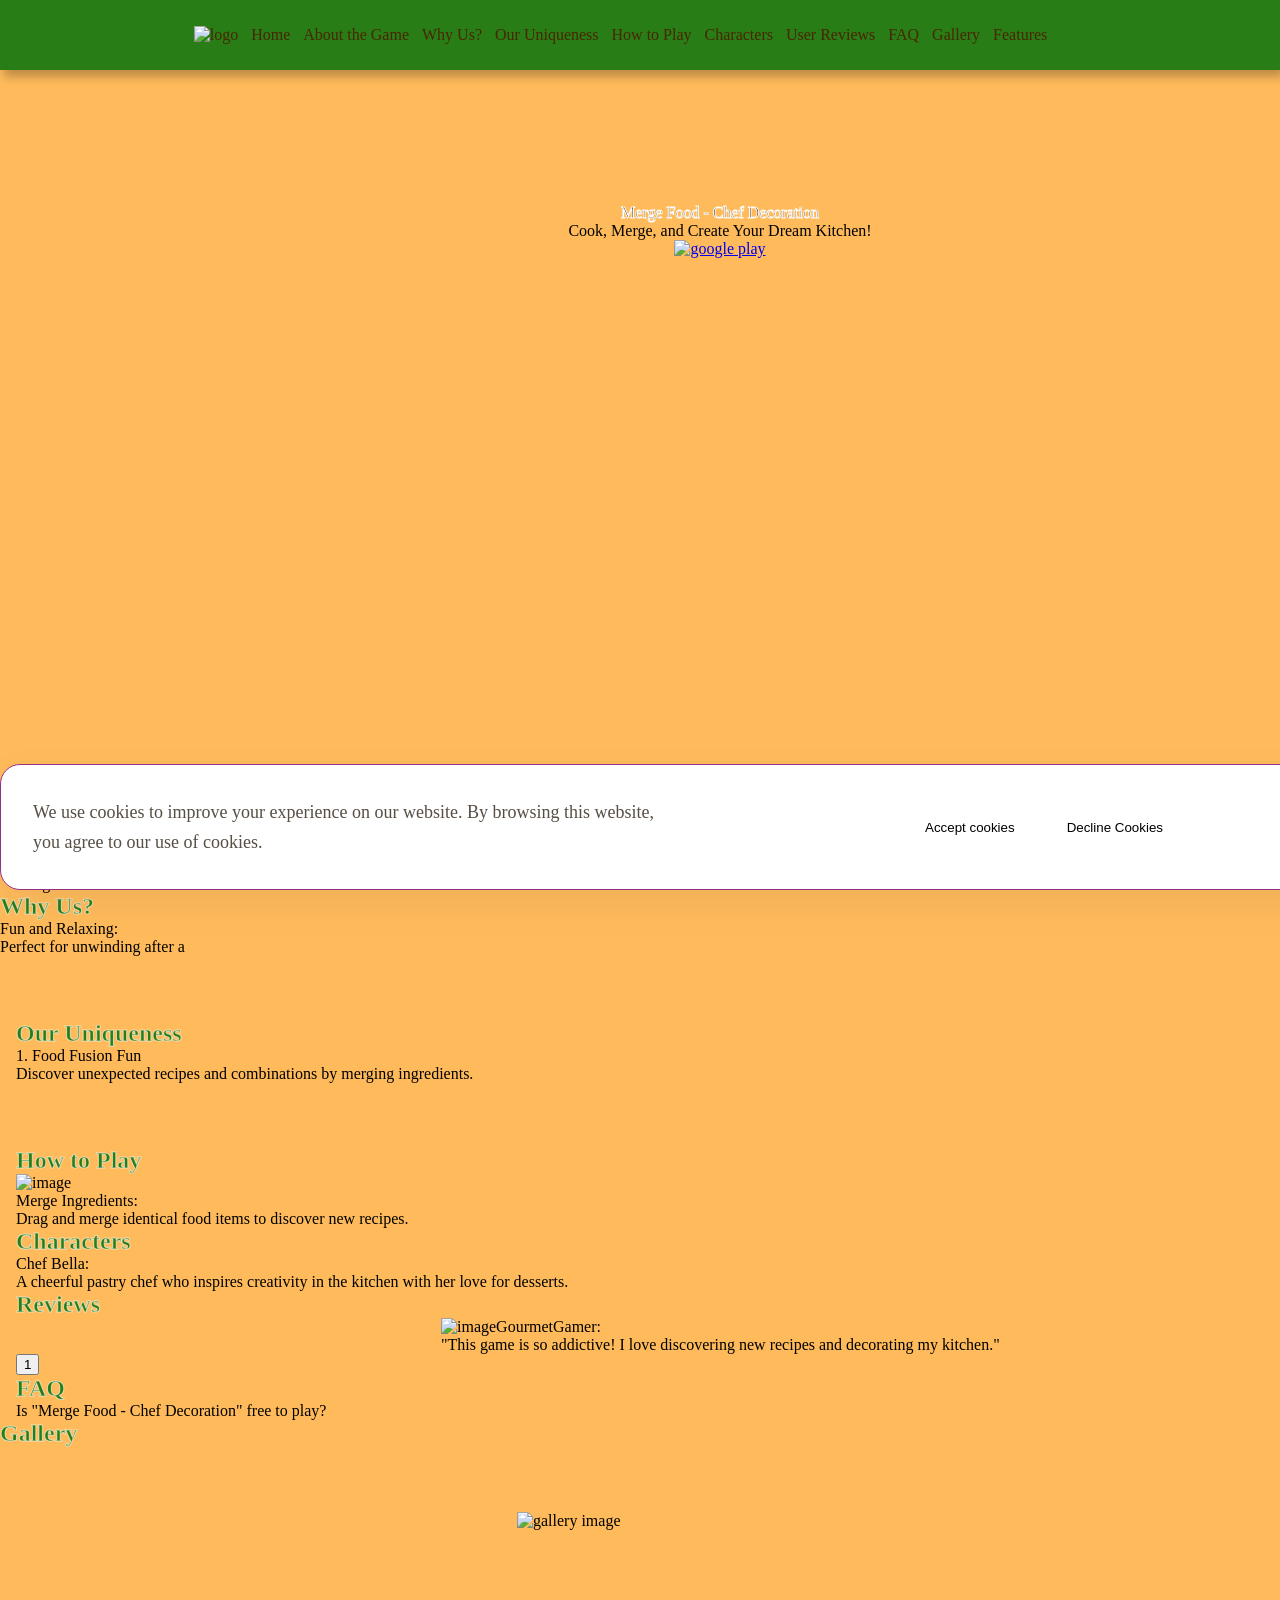
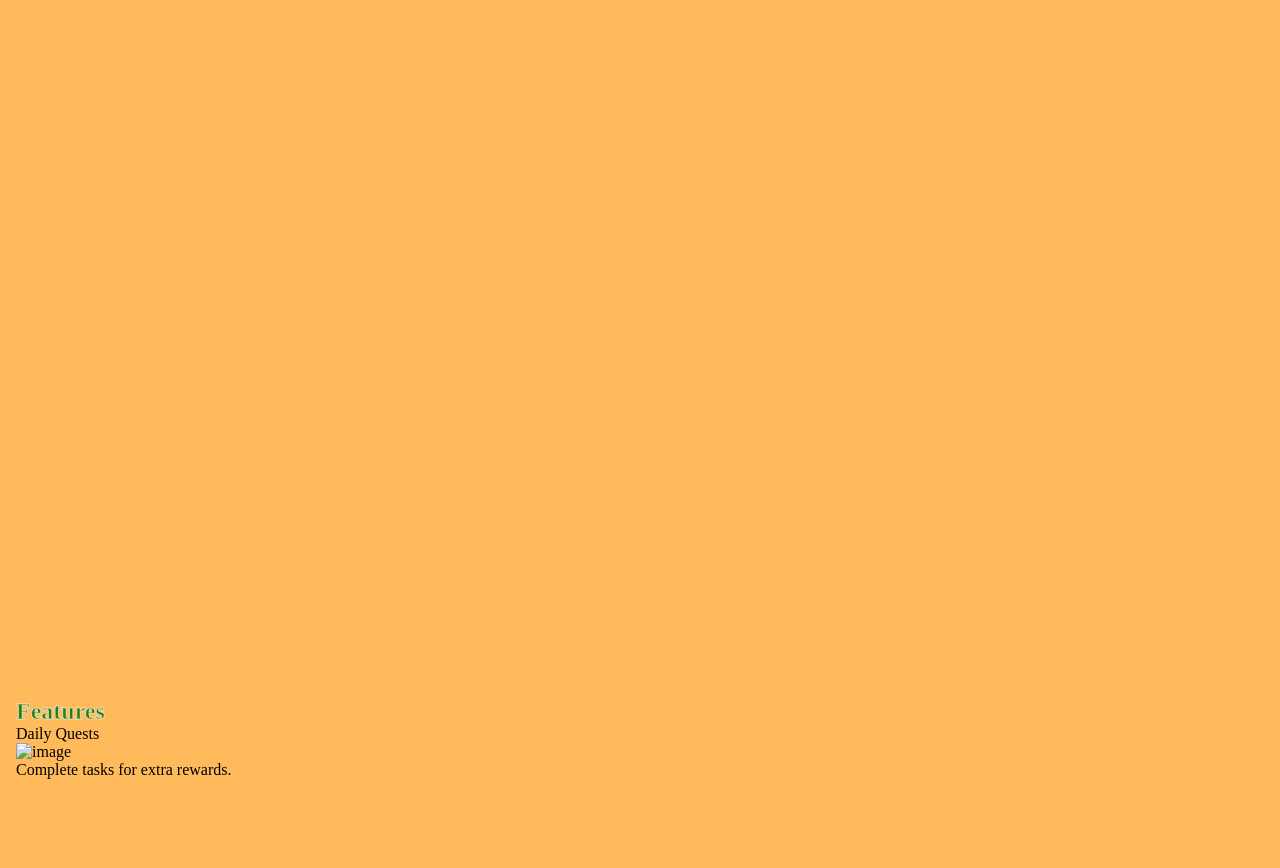
==== index.html @ 2dd2eb49 "1" ====
<!DOCTYPE html>
<html lang="en">
  <head>
    <meta charset="UTF-8" />
    <meta name="viewport" content="width=device-width, initial-scale=1.0" />
    <meta name="description" content="" />
    <title></title>
    <link rel="icon" href="img" />

    <link rel="stylesheet" type="text/css" href="slick/slick.css" />
    <link rel="stylesheet" href="css/main.css" />
  </head>

  <body>
    <div id="cookie-popup" class="class-cookie-popup">
      <div class="class-cookie-popup-container">
        <p class="class-cookie-popup-text-two">
          We use cookies to improve your experience on our website. By browsing
          this website, you agree to our use of cookies.
        </p>
        <div class="class-cookie-button-container">
          <button id="accept-cookies" class="class-cookie-button">
            Accept cookies
          </button>
          <button id="decline-cookies" class="class-cookie-button">
            Decline Cookies
          </button>
        </div>
      </div>
    </div>
    <header class="class-header">
      <div class="class-header-background"></div>
      <nav class="class-navigation">
        <ul class="class-navigation-list">
          <li class="class-navigation-item">
            <a href="/" class="class-navigation-link">
              <img
                class="class-title-img class-navigation-img"
                alt="logo"
                src="img"
                style=""
              />
            </a>
          </li>
          <li class="class-navigation-item">
            <a href="/" class="class-navigation-link">Home</a>
          </li>
          <li class="class-navigation-item">
            <a href="/#about" class="class-navigation-link">About the Game</a>
          </li>
          <li class="class-navigation-item">
            <a href="/#why" class="class-navigation-link">Why Us?</a>
          </li>
          <li class="class-navigation-item">
            <a href="/#uniqueness" class="class-navigation-link"
              >Our Uniqueness</a
            >
          </li>

          <li class="class-navigation-item">
            <a href="/#how" class="class-navigation-link">How to Play</a>
          </li>
          <li class="class-navigation-item">
            <a href="/#characters" class="class-navigation-link">Characters</a>
          </li>
          <li class="class-navigation-item">
            <a href="/#reviews" class="class-navigation-link">User Reviews</a>
          </li>
          <li class="class-navigation-item">
            <a href="/#faq" class="class-navigation-link">FAQ</a>
          </li>
          <li class="class-navigation-item">
            <a href="/#gallery" class="class-navigation-link">Gallery</a>
          </li>
          <li class="class-navigation-item">
            <a href="/#features" class="class-navigation-link">Features</a>
          </li>
          <li class="class-navigation-item">
            <a
              href="/policy.html"
              class="class-navigation-link class-navigation-item-desk"
            >
              Privacy Policy
            </a>
          </li>
          <li class="class-navigation-item">
            <a
              href="/terms.html"
              class="class-navigation-link class-navigation-item-desk"
            >
              Terms and Conditions
            </a>
          </li>
          <li class="class-navigation-item">
            <a
              href="/cookies.html"
              class="class-navigation-link class-navigation-item-desk"
            >
              Cookies Policy
            </a>
          </li>
        </ul>

        <div class="class-header-button-wrapper">
          <a href="/" class="class-policy-terms-header-icon-menu">
            <img
              href="/"
              class="class-title-img"
              alt="logo"
              src="img"
              style=""
            />
          </a>

          <button
            type="button"
            class="class-header-icon-button"
            data-menu-button
          >
            <img
              class="class-header-icon class-header-icon-menu"
              src="img/header/menu.png"
              style=""
              alt="menu "
            />
            <img
              class="class-header-icon class-header-icon-close"
              src="img/header/menu (1).png"
              alt="close"
            />
          </button>
        </div>
      </nav>
    </header>

    <main>
      <section class="class-home" id="home">
        <div class="class-home-container">
          <div class="class-home-container-top">
            <h1>
              <img class="class-home-title-img" src="/img/home" alt="" />
            </h1>
            <p class="class-home-title">Merge Food - Chef Decoration</p>
            <p class="class-home-text">
              Cook, Merge, and Create Your Dream Kitchen!
            </p>
            <a class="class-home-link" href="#" target="_blank">
              <img class="class-home-img" src="./img/home" alt="google play" />
            </a>
          </div>
        </div>
      </section>
      <section class="class-about" id="about">
        <div class="class-about-container">
          <h2 class="class-about-title">About the Game</h2>
          <p class="class-about-text">
            <span class="class-about-text-bold"
              >Merge Food - Chef Decoration</span
            >
            combines the
          </p>
        </div>
      </section>
      <article class="class-why" id="why">
        <span style="display: none"
          >Generated: 2025-04-12, Hash: class-qk-class-39fd7x</span
        >

        <div class="class-why-container">
          <h2 class="class-about-title">Why Us?</h2>
          <dl class="class-why-list">
            <div class="class-why-item">
              <figure class="class-why-img">
                <img class="class-why-img" src="img/why" alt="" />
              </figure>
              <div>
                <dt class="class-why-text-bold">Fun and Relaxing:</dt>
                <dd class="class-why-text">Perfect for unwinding after a</dd>
              </div>
            </div>
          </dl>
        </div>
      </article>
      <section class="class-uniqueness" id="uniqueness">
        <div class="class-uniqueness-container">
          <h2 class="class-about-title">Our Uniqueness</h2>
          <div class="class-uniqueness-list">
            <div class="class-uniqueness-item">
              <img class="class-uniqueness-img" src="" alt="" />
              <p class="class-uniqueness-text-bold">1. Food Fusion Fun</p>
              <p class="class-uniqueness-text">
                Discover unexpected recipes and combinations by merging
                ingredients.
              </p>
            </div>
          </div>
        </div>
      </section>

      <section class="class-how" id="how">
        <div class="class-how-container">
          <h2 class="class-about-title">How to Play</h2>

          <ul class="class-how-list">
            <li class="class-how-item">
              <img
                class="class-how-img"
                src="/img/how/image (1).png"
                alt="image"
              />
              <p class="class-how-text-bold">Merge Ingredients:</p>
              <p class="class-how-text">
                Drag and merge identical food items to discover new recipes.
              </p>
            </li>
          </ul>
        </div>
      </section>
      <section class="class-characters" id="characters">
        <div class="class-characters-container">
          <h2 class="class-about-title">Characters</h2>
          <ul class="class-characters-list">
            <li class="class-characters-item">
              <img class="class-characters-img" src="" alt="" />
              <p class="class-characters-text-bold">Chef Bella:</p>
              <p class="class-characters-text">
                A cheerful pastry chef who inspires creativity in the kitchen
                with her love for desserts.
              </p>
            </li>
          </ul>
        </div>
      </section>
      <section class="class-reviews" id="reviews">
        <div class="class-reviews-container">
          <h2 class="class-about-title">Reviews</h2>
          <ul class="class-reviews-list">
            <li class="class-reviews-item">
              <div class="class-reviews-item-top">
                <img
                  class="class-reviews-img"
                  src="/img/reviews/image 12.png"
                  alt="image"
                />
                <p class="class-reviews-text-bold">GourmetGamer:</p>
              </div>
              <p class="class-reviews-text">
                "This game is so addictive! I love discovering new recipes and
                decorating my kitchen."
              </p>
            </li>
          </ul>
        </div>
      </section>
      <section class="class-faq" id="faq">
        <div class="class-faq-container">
          <h2 class="class-about-title">FAQ</h2>
          <ul class="class-faq-list">
            <li class="class-faq-item">
              <div class="class-faq-question" onclick="toggleAnswer(this)">
                <span>Is "Merge Food - Chef Decoration" free to play?</span>
                <button class="class-toggle-button">
                  <img src="/img/faq/icon.png" alt="Toggle" />
                </button>
              </div>
              <div class="class-faq-answer">
                Yes, the game is free to play with optional in-app purchases for
                special items.
              </div>
            </li>
          </ul>
        </div>
      </section>

      <section class="class-gallery" id="gallery">
        <div class="class-gallery-container">
          <h2 class="class-about-title">Gallery</h2>

          <ul class="class-gallery-list">
            <li class="class-gallery-item">
              <img
                class="class-gallery-image"
                src="./img/gallery/3.png"
                alt="gallery image"
              />
            </li>
          </ul>
          <div class="class-gallery-button-container">
            <button class="class-gallery-button class-gallery-list-left">
              <img
                class="class-gallery-button-icon"
                src="img"
                alt="left button"
              />
            </button>
            <button class="class-gallery-button class-gallery-list-right">
              <img
                class="class-gallery-button-icon"
                src="img"
                alt="right button"
              />
            </button>
          </div>
        </div>
      </section>
      <section class="class-features" id="features">
        <div class="class-features-container">
          <h2 class="class-about-title">Features</h2>

          <ul class="class-features-list">
            <li class="class-features-item">
              <p class="class-features-text-bold">Daily Quests</p>
              <img
                class="class-features-img"
                src="/img/features/image (2).png"
                alt="image"
              />
              <p class="class-features-text">
                Complete tasks for extra rewards.
              </p>
            </li>
          </ul>
        </div>
      </section>
    </main>

    <script src="js/mobile-menu.js"></script>
    <script src="js/jquery-loc-class-0.js"></script>
    <script type="text/javascript" src="slick/slick.min.js"></script>
    <script src="js/slick.js"></script>
  </body>
</html>
---- css/main.css ----
@import url("https://fonts.googleapis.com/css2?family=Comme:wght@100..900&family=Lora:ital,wght@0,400..700;1,400..700&family=Viga&display=swap");

*,
*::before,
*::after {
  box-sizing: border-box;
}
html {
  scroll-behavior: smooth;
}

body {
  margin: 0;
  background: #ffbb5b;
  color: #000000;
}

h1,
h2,
h3,
h4,
h5,
h6,
p {
  margin: 0;
}

ul,
ol {
  margin: 0;
  padding: 0;
  list-style: none;
}
dl,
dt,
dd {
  margin: 0;
  padding: 0;
}
img {
  display: block;
  height: auto;
}
figure {
  margin: 0;
  padding: 0;
  border: 0;
}
.list {
  list-style: none;
}

button,
a {
  cursor: pointer;
}

.button:hover {
  scale: 120%;
}

.class-header.is-open .class-header-background {
  left: 0;
}
.class-header-button-wrapper {
  margin-left: auto;
}
.class-header-icon {
  display: none;
}

.class-header-icon-button {
  display: -webkit-box;
  display: -ms-flexbox;
  display: flex;
  background-color: transparent;
  border: none;
  border-radius: 50%;
}
.class-navigation-list.is-open {
  right: 0;
}
.class-header-icon-menu {
  display: block;
}

.class-header-icon-button.is-open .class-header-icon-menu {
  display: none;
}

.class-header-icon-button.is-open .class-header-icon-close {
  display: block;
}

.class-header {
  position: fixed;
  width: 100%;
  z-index: 5;
  transition: background-color 0.3s ease;
  background: transparent;
  display: flex;
  height: 64px;
  background: #297d17;
  box-shadow: 4px 7px 9px 0px #00000040;
}

.class-header-background {
  position: absolute;
  top: 0;
  right: 0;
  bottom: 0;
  left: 100%;
  z-index: -1;
  transition: left 0.3s ease;
  background: #297d17;
  box-shadow: 4px 7px 9px 0px #00000040;
}
.class-header.is-open .class-header-background {
  left: 0;
}
.class-header-button-wrapper {
  margin-right: auto;
  display: flex;
  align-items: center;
  justify-content: space-between;
}

.class-header-icon-menu {
  display: block;
}

.class-header-icon-button.is-open .class-header-icon-menu {
  display: none;
}

.class-header-icon-button.is-open .class-header-icon-close {
  display: block;
}

.class-navigation {
  display: -ms-flexbox;
  -webkit-box-orient: vertical;
  -webkit-box-direction: normal;
  -ms-flex-direction: column;
  flex-direction: column;
  -webkit-box-align: center;
  -ms-flex-align: center;
  align-items: center;
  -webkit-box-flex: 1;
  -ms-flex: 1;
  flex: 1;
  padding: 10px 12px;
  position: relative;
}

.class-navigation-list {
  display: flex;
  flex-direction: column;
  align-items: center;
  position: absolute;
  top: 100%;
  right: -100%;
  width: 100%;
  height: 557px;
  transition: 0.3s;
  z-index: 999;
  padding: 0px 32px;
  border-radius: 0px 0px 20px 20px;
  gap: 28px;
  background: #ffc16b;
}

.class-navigation-list.is-open {
  right: 0;
}

.class-navigation-link {
  transition: all 0.3s ease-in-out;
  text-decoration: none;
  color: #482600;
}

.class-navigation-link:hover,
.class-navigatioт-link:focus {
  color: #297d17;
}

.class-header.is-open {
  background-color: transparent;
}

.class-navigation-img {
  display: none;
}

@media screen and (min-width: 1200px) {
  .class-navigation-img {
    display: block;
  }
  .class-policy-terms-header-icon-menu {
    display: none;
  }
  .class-header-button-wrapper {
    display: none;
  }
  .class-header {
    width: 100%;
    height: 70px;
    padding: 0;
    display: flex;
    align-items: center;
    justify-content: center;
    z-index: 1000;
  }

  .class-header-icon-button {
    display: none;
  }
  .class-navigation {
    display: flex;
    flex-direction: row;
    flex: 1;
    padding: 0;
    width: 1440px;
    padding: 0 0px;
    margin: auto;
  }

  .class-navigation-list {
    background-color: transparent;
    flex-direction: row;
    display: flex;
    position: static;
    width: 1440px;
    margin: auto;
    padding-block: 0;
    flex: 1;
    gap: 13px;
    height: 0px;
    display: flex;
    justify-content: center;
    align-items: center;
    justify-content: center;
    padding: 0;
  }

  .class-navigation-link {
  }

  .class-navigation-link:hover,
  .class-navigation-link:focus {
  }

  .class-navigation-item-desk {
    display: none;
  }
}

.class-home {
  width: 375px;
  height: 742px;
  background-repeat: no-repeat;
  background-size: cover;
  background-position: center;
  background-image: url("/img/home");
  margin: auto;
}
.class-home-container {
  width: 375px;
  padding: 182px 16px 0px;
  margin: auto;
}

.class-home-container-top {
  display: flex;
  flex-direction: column;
  align-items: start;
}
.class-home-title-img {
}
.class-home-title {
  -webkit-text-stroke: 1px #ffffff;
  color: #482600;
}

.class-home-text {
}
.class-home-link {
  transition: all 0.3s ease-in-out;
}

.class-home-link:hover {
  transform: scale(1.1);
}

@media screen and (min-width: 1200px) {
  .class-home {
    width: 1440px;
    height: 784px;
    background-image: url("/img/home");
  }
  .class-home-container {
    width: 1440px;
    padding: 204px 0px 0px;
  }
  .class-home-container-top {
    display: flex;
    flex-direction: column;
    align-items: center;
    justify-content: center;
  }
  .class-home-title-img {
  }
  .class-home-title {
  }

  .class-home-text {
  }
}
.class-about {
  margin: auto;
  width: 375px;
  height: px;
  background-repeat: no-repeat;
  background-size: cover;
  background-position: center;
  background-image: url("/img");
}
.class-about-container {
  width: 375px;
  padding: 64px 16px 0px;
  margin: auto;
}
.class-about-title {
  -webkit-text-stroke: 1px#FFFFFF99;
  color: #297d17;
}
.class-about-text {
}

.class-about-text-bold {
}

@media screen and (min-width: 1200px) {
  .class-about {
    width: 1440px;
    height: px;
    background-image: url("/img");
  }
  .class-about-container {
    width: 1440px;
    padding: ;
  }
}
.class-why {
  margin: auto;
  width: 375px;
  height: px;
  background-repeat: no-repeat;
  background-size: cover;
  background-position: center;
  background-image: url("/img");
}

.class-why-container {
  width: 375px;
  margin: auto;
  padding: 0;
}
.class-why-list {
  padding-top: px;
  display: flex;
  flex-direction: column;
  gap: px;
}
.class-why-item {
  display: flex;
  gap: px;
  align-items: center;
}
.class-why-img {
}
.class-why-text-bold {
}
.class-why-text {
}

@media screen and (min-width: 1200px) {
  .class-why {
    width: 1440px;
    height: px;
    background-image: url("/img");
  }
  .class-why-container {
    width: 1440px;
    padding: ;
  }
}

.class-uniqueness {
  margin: auto;
  width: 375px;
  height: px;
  background-repeat: no-repeat;
  background-size: cover;
  background-position: center;
  background-image: url("/img");
}
.class-uniqueness-container {
  margin: auto;
  width: 375px;
  padding: 64px 16px 0;
}
.class-uniqueness-list {
  padding-top: px;
  display: flex;
  flex-direction: column;
  gap: px;
}
.class-uniqueness-item {
}
.class-uniqueness-img {
}
.class-uniqueness-text-bold {
}
.class-uniqueness-text {
}

@media screen and (min-width: 1200px) {
  .class-uniqueness {
    width: 1440px;
    height: px;
    background-image: url("/img");
  }
  .class-uniqueness-container {
    margin: auto;
    width: 1440px;
    padding: ;
  }
}
.class-how {
  margin: auto;
  width: 375px;
  height: px;
  background-repeat: no-repeat;
  background-size: cover;
  background-position: center;
  background-image: url("/img");
}
.class-how-container {
  margin: auto;
  width: 375px;
  padding: 64px 16px 0;
}
.class-how-list {
  padding-top: px;
  display: flex;
  flex-direction: column;
  gap: px;
}

.class-how-item {
}

.class-how-img {
  margin: auto;
}

.class-how-text-bold {
}

.class-how-text {
}

@media screen and (min-width: 1200px) {
  .class-how {
    width: 1440px;
    height: px;
    background-image: url("/img");
  }
  .class-how-container {
    margin: auto;
    width: 1440px;
    padding: ;
  }
}

.class-characters {
  margin: auto;
  width: 375px;
  height: px;
  background-repeat: no-repeat;
  background-size: cover;
  background-position: center;
  background-image: url("/img");
}
.class-characters-container {
  padding: 0px 16px;
  margin: auto;
  width: 375px;
}
.class-characters-list {
  display: flex;
  flex-direction: column;
  padding-top: px;
  gap: px;
}
.class-characters-item {
}
.class-characters-img {
}
.class-characters-text-bold {
}

.class-characters-text {
}

@media screen and (min-width: 1200px) {
  .class-characters {
    width: 1440px;
    height: px;
    background-image: url("/img");
  }
  .class-characters-container {
    padding: px;
    margin: auto;
    width: 1440px;
  }
}

.class-reviews {
  margin: auto;
  width: 375px;
  height: px;
  background-repeat: no-repeat;
  background-size: cover;
  background-position: top;
  background-image: url("/img");
}
.class-reviews-container {
  margin: auto;
  padding: 0px 16px 0;
  width: 375px;
}
.class-reviews-list {
  padding: 0;
}

.class-reviews-item {
  margin: 0 5px;
}

.class-reviews-item-top {
  display: flex;
  gap: px;
  align-items: center;
}
.class-reviews-img {
}
.class-reviews-text-bold {
}

.class-reviews-text {
}

@media screen and (min-width: 1200px) {
  .class-reviews {
    width: 1440px;
    height: px;
    background-image: url("/img");
  }
  .class-reviews-container {
    margin: auto;
    padding: ;
    width: 1440px;
  }
}

.class-faq {
  margin: auto;
  width: 375px;
  height: px;
  background-repeat: no-repeat;
  background-size: cover;
  background-position: bottom;
  background-image: url("/img");
}
.class-faq-container {
  padding: 0px 16px 0px;
  width: 375px;
  margin: auto;
}
.class-faq-list {
  padding-top: px;
  display: flex;
  flex-direction: column;
  gap: px;
}

.class-faq-item {
}

.class-faq-question {
  display: flex;
  justify-content: space-between;
  align-items: center;
}

.class-faq-answer {
}
.class-toggle-button {
  background: none;
  border: none;
  cursor: pointer;
}

.class-toggle-button img {
  transition: transform 0.3s ease;
}
.class-faq-answer {
  max-height: 0;
  overflow: hidden;
  transition: max-height 0.4s ease, opacity 0.4s ease;
  opacity: 0;
}

.class-faq-answer.open {
  max-height: 200px;
  opacity: 1;
  padding-top: 16px;
}

.class-toggle-button img.rotated {
  transform: rotate(180deg);
}
@media screen and (min-width: 1200px) {
  .class-faq {
    width: 1440px;
    height: px;
    background-image: url("/img");
  }
  .class-faq-container {
    padding: ;
    width: 1440px;
    margin: auto;
  }
}
.class-gallery {
  margin: auto;
  width: 375px;
  height: px;
  background-repeat: no-repeat;
  background-size: cover;
  background-position: center;
  background-image: url("/img");
}
.class-gallery-container {
  width: 375px;
  margin: auto;
  padding: px;
}
.class-gallery-list {
  width: auto;
  padding-top: 65px;
  margin: auto;
}

.class-gallery-item {
  width: 343px;
  height: 610px;
  overflow: hidden;
  position: relative;
  margin: 0 10px;
}

.class-gallery-image {
  width: 100%;
  height: 100%;
  object-fit: cover;
  object-position: center;
}
.class-gallery-button-container {
  display: none;
}
@media screen and (min-width: 1200px) {
  .class-gallery-button-container {
    display: flex;
    align-items: center;
    justify-content: center;
    gap: 32px;
  }

  .class-gallery-button {
    background-color: transparent;
    border: none;
    padding: 0;
    -webkit-transition: scale 0.3s ease;
    transition: scale 0.3s ease;
  }
  .class-gallery-button-icon {
  }
  .class-gallery-button:hover {
    scale: 120%;
  }

  .class-gallery {
    width: 1440px;
    height: px;
    background-image: url("/img");
  }
  .class-gallery-container {
    width: 1440px;
    margin: auto;
    padding: px;
  }
  .class-gallery-item {
    width: 406px;
    height: 721.78px;
    margin: 0 10px;
  }

  .class-gallery-list {
  }
}

.class-features {
  margin: auto;
  width: 375px;
  height: px;
  background-image: url("/img");
}
.class-features-container {
  width: 375px;
  margin: auto;
  padding: 64px 16px 89px;
}
.class-features-list {
  padding-top: px;
  display: flex;
  flex-direction: column;
  gap: px;
}

.class-features-item {
}

.class-features-img {
}

.class-features-text-bold {
}

.class-features-text {
}

@media screen and (min-width: 1200px) {
  .class-features {
    width: 1440px;
    height: px;
    background-image: url("/img");
  }
  .class-features-container {
    width: 1440px;
    margin: auto;
    padding: px;
  }
}

.class-policy-terms-container {
  padding: 124px 16px 40px;
  width: 375px;
  margin: auto;
}

.class-policy-terms-container h1 {
  text-transform: uppercase;
  margin-bottom: 10px;
}
.class-policy-terms-container h2 {
  margin-bottom: ;
}
.class-policy-terms-container ul {
  list-style-type: disc;
  margin-left: 20px;
  margin-bottom: ;
}
.class-policy-terms-container p {
  margin-bottom: ;
}
.class-email-link {
  color: inherit;
  text-decoration: none;
}
@media screen and (min-width: 1200px) {
  .class-policy-terms-container {
    padding: 186px 80px 60px;
    width: 1440px;
  }
  .class-policy-terms-container h1 {
  }
  .class-policy-terms-container h2 {
  }
  .class-policy-terms-container p {
  }
}

.class-footer-container {
  width: 375px;
  padding: ;
  margin: auto;
  display: flex;
  flex-direction: column;
  justify-content: center;
  align-items: center;
  gap: 25px;
}

.class-footer-wrapper {
  display: flex;
  flex-direction: row;
  align-items: center;
  gap: 4px;
}

.class-footer-text {
  text-decoration: none;
  color: inherit;
}

.class-footer-copyright {
}

@media screen and (min-width: 1200px) {
  .class-footer-container {
    width: 1440px;
    padding: 48px 199px;
    display: flex;
    flex-direction: ;
    justify-content: end;
    align-items: center;
    gap: 160px;
  }

  .class-footer-wrapper {
    display: flex;
    flex-direction: row;
    justify-content: end;
    align-items: end;
    gap: 4px;
  }

  .class-footer-text {
  }

  .class-footer-copyright {
  }
}

.class-cookie-popup {
  position: fixed;
  bottom: 10px;
  width: 375px;
  padding: 30px;
  border-radius: 20px;
  background: rgba(255, 255, 255, 1);
  border: 1px solid rgba(149, 49, 133, 1);
  box-shadow: 0px 14px 42px 0px rgba(8, 15, 52, 0.06);
  z-index: 1000;
  display: none;
}

.class-cookie-popup-text-two {
  color: rgba(87, 78, 68, 1);
}

.class-cookie-button-container {
  padding: 30px 0 0;
  margin: auto;
  display: flex;
  flex-direction: row;
  align-items: center;
  justify-content: center;
  gap: 20px;
}

.class-cookie-button {
  border: none;
  background-color: transparent;
}

#accept-cookies {
}

.class-close-popup {
  position: absolute;
  top: 10px;
  right: 10px;
  font-size: 20px;
  cursor: pointer;
}

@media screen and (min-width: 1200px) {
  .class-cookie-popup-container {
    display: flex;
    align-items: center;
    justify-content: center;
  }

  .class-cookie-popup-text-two {
    font-family: Raleway;
    font-size: 18px;
    font-weight: 400;
    line-height: 30px;
    text-align: left;
    text-underline-position: from-font;
    text-decoration-skip-ink: none;
    width: 648px;
  }

  .class-cookie-button-container {
    padding: 0;
    margin: auto;
    display: flex;
    flex-direction: row;
    gap: 40px;
  }

  .class-cookie-popup {
    position: fixed;
    bottom: 10px;
    width: 1440px;
    padding: 32px;
    display: none;
  }
}
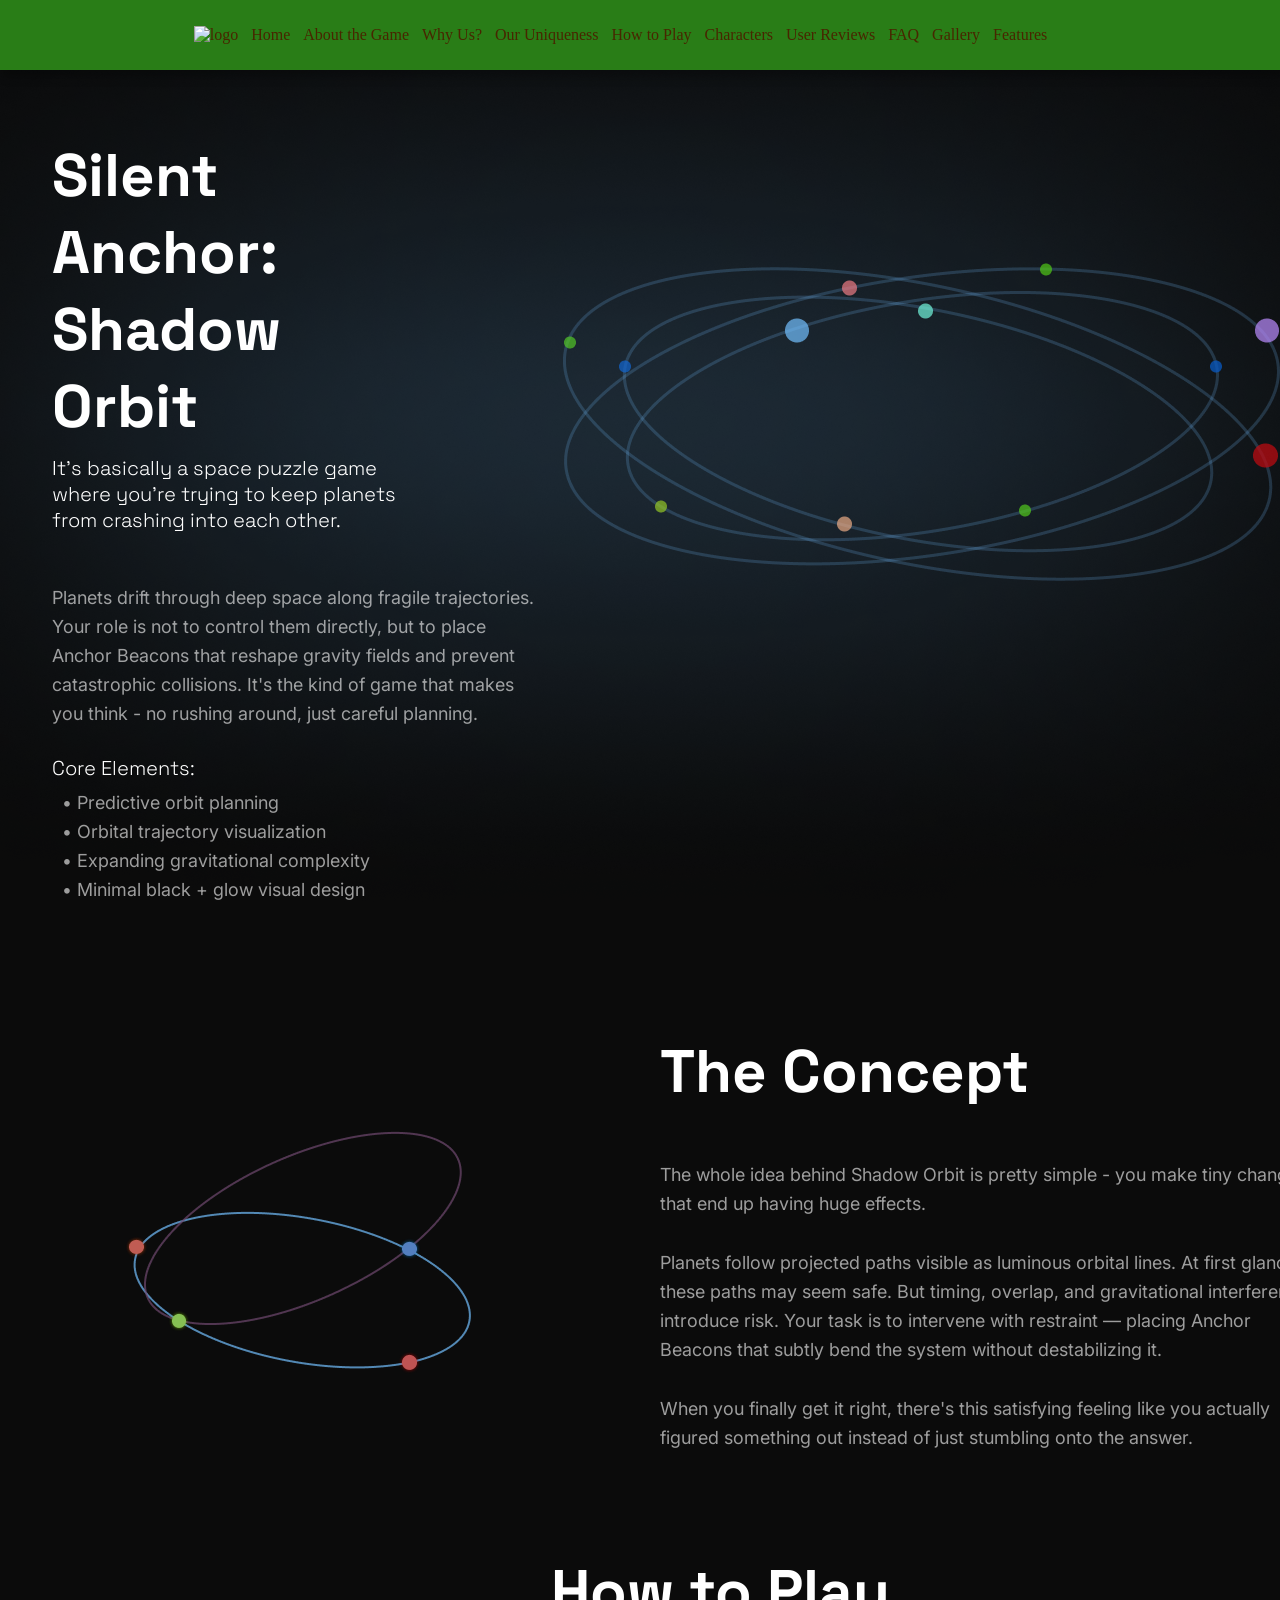
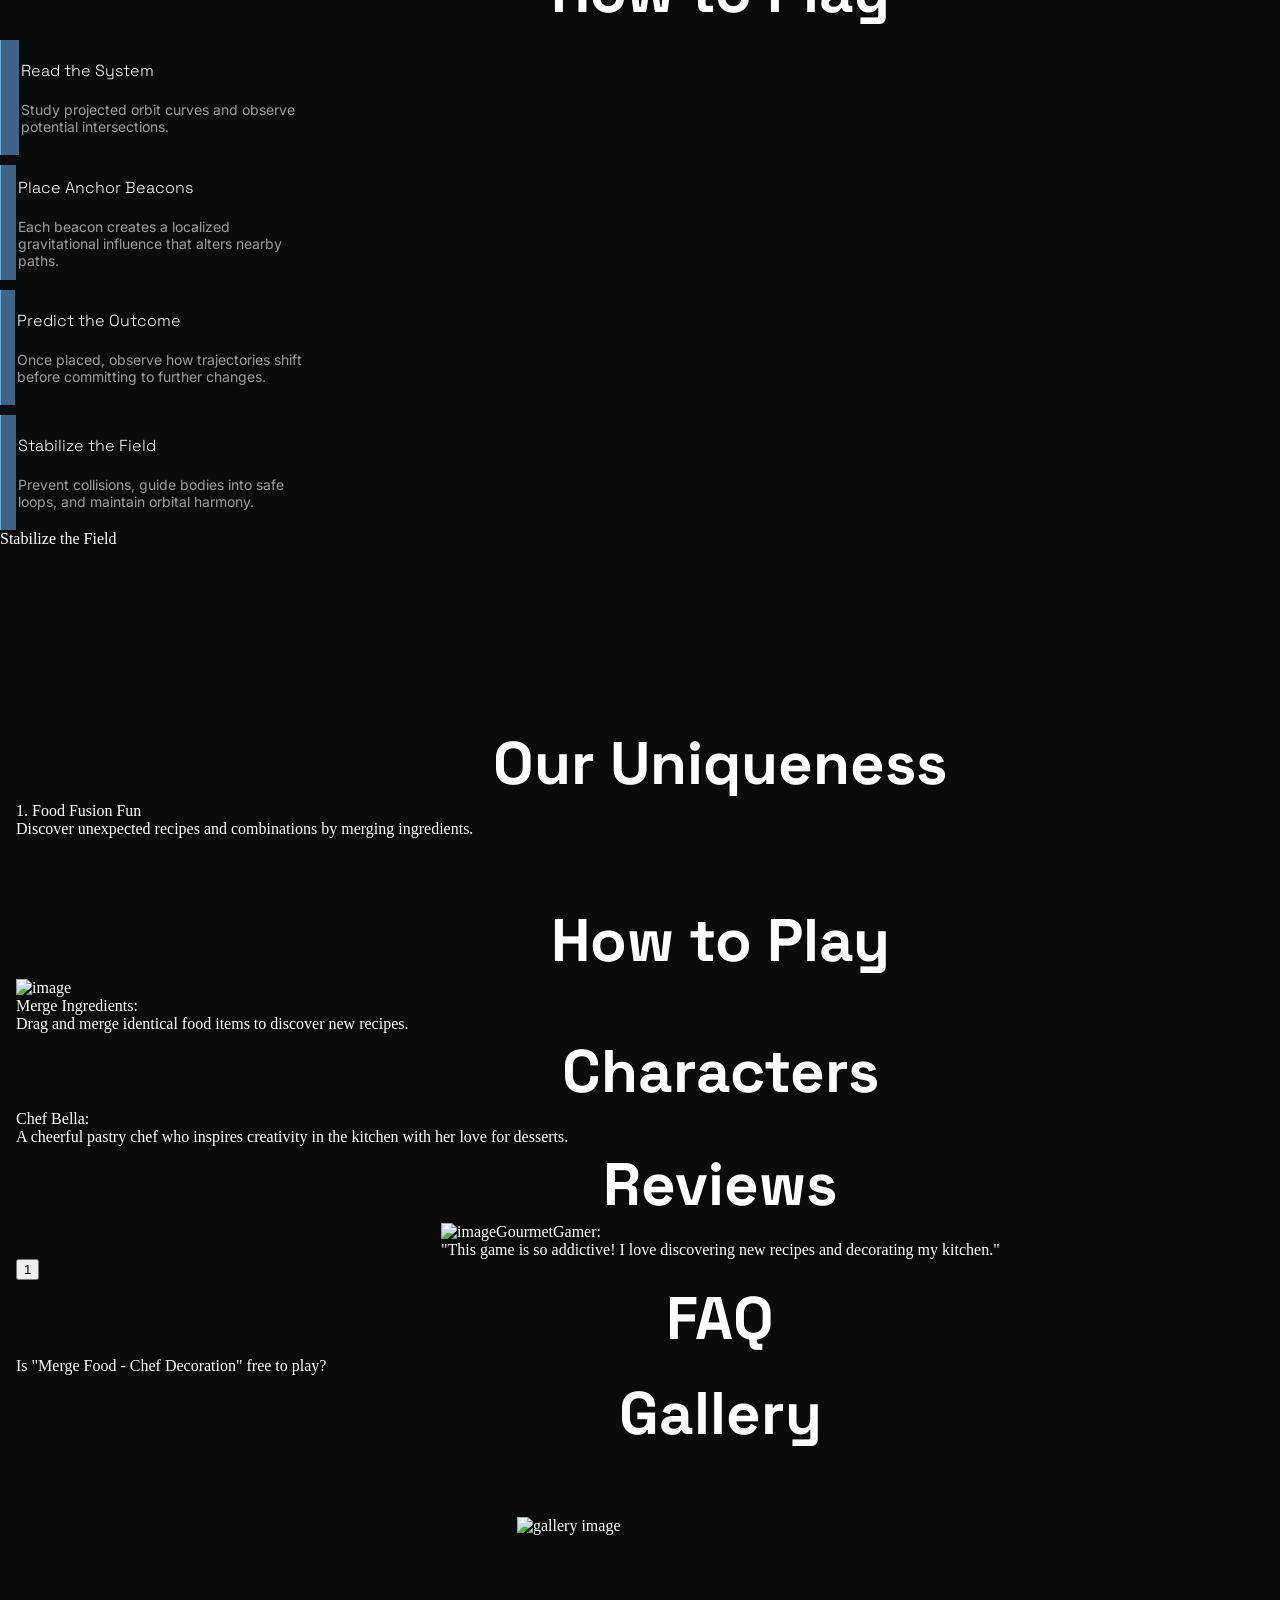
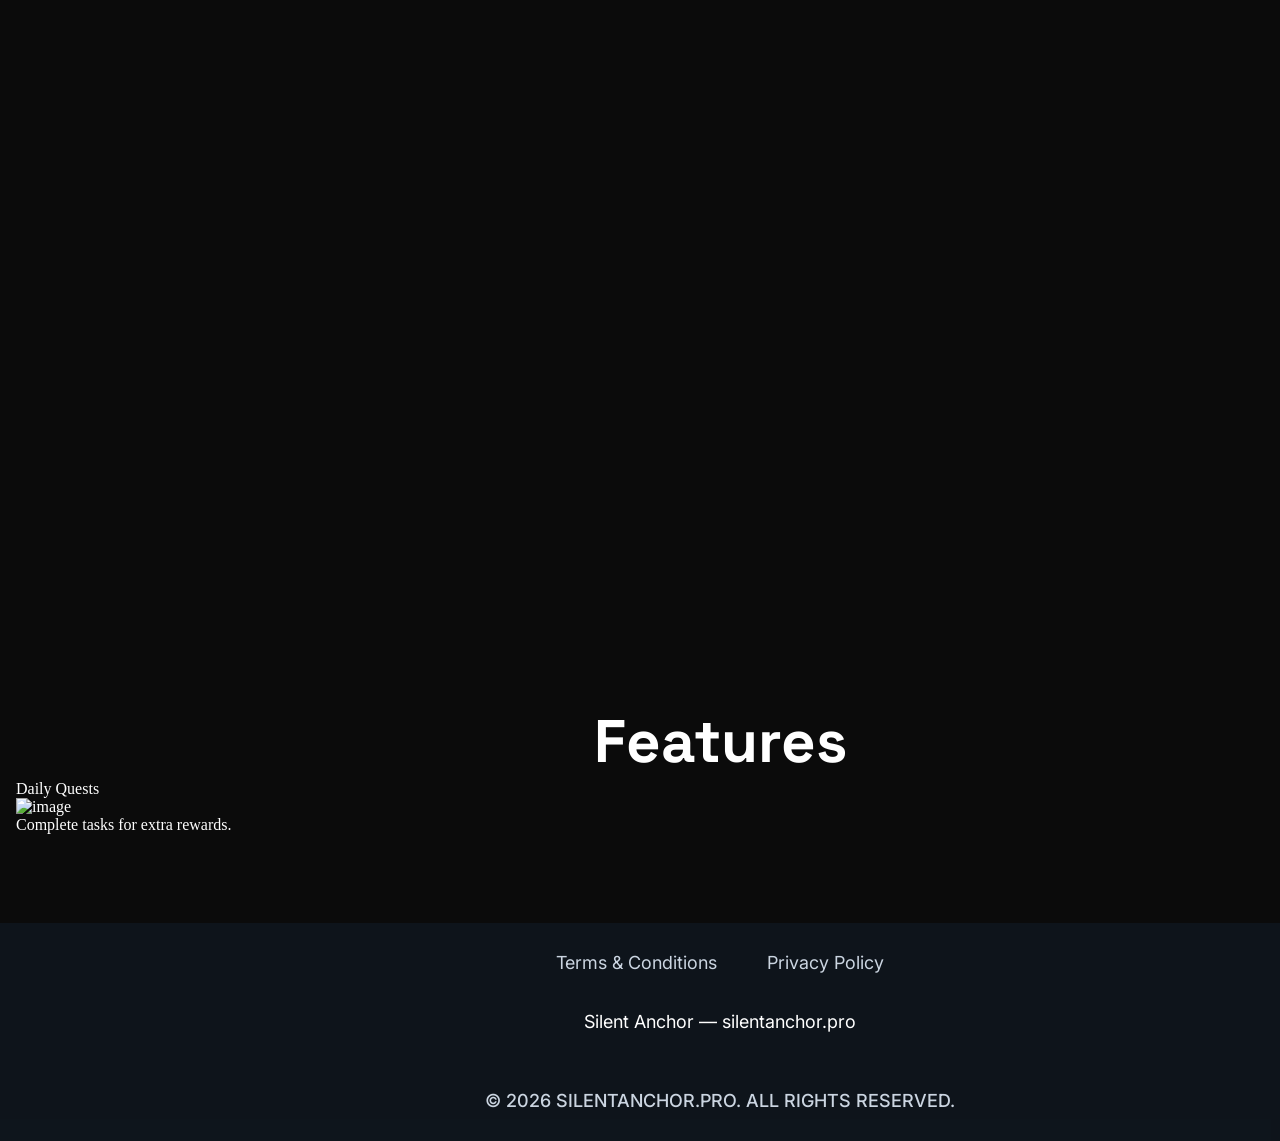
==== commit a13d9b78: "1" ====
--- a/index.html
+++ b/index.html
@@ -1,33 +1,23 @@
-<!DOCTYPE html>
+<!doctype html>
 <html lang="en">
   <head>
     <meta charset="UTF-8" />
     <meta name="viewport" content="width=device-width, initial-scale=1.0" />
-    <meta name="description" content="" />
-    <title></title>
-    <link rel="icon" href="img" />
+    <title>Silent Anchor: Shadow Orbit – Orbital Logic Puzzle Game</title>
+    <meta
+      name="description"
+      content="Silent Anchor: Shadow Orbit is a minimalist orbital logic game where players place anchor beacons to reshape gravity fields and prevent planetary collisions."
+    />
+    <meta name="author" content="Silent Anchor" />
+    <meta name="robots" content="index, follow" />
+    <link rel="canonical" href="https://silentanchor.pro/" />
+    <link rel="icon" href="img/500_500.png" />
 
     <link rel="stylesheet" type="text/css" href="slick/slick.css" />
     <link rel="stylesheet" href="css/main.css" />
   </head>
 
   <body>
-    <div id="cookie-popup" class="class-cookie-popup">
-      <div class="class-cookie-popup-container">
-        <p class="class-cookie-popup-text-two">
-          We use cookies to improve your experience on our website. By browsing
-          this website, you agree to our use of cookies.
-        </p>
-        <div class="class-cookie-button-container">
-          <button id="accept-cookies" class="class-cookie-button">
-            Accept cookies
-          </button>
-          <button id="decline-cookies" class="class-cookie-button">
-            Decline Cookies
-          </button>
-        </div>
-      </div>
-    </div>
     <header class="class-header">
       <div class="class-header-background"></div>
       <nav class="class-navigation">
@@ -137,48 +127,103 @@
       <section class="class-home" id="home">
         <div class="class-home-container">
           <div class="class-home-container-top">
-            <h1>
-              <img class="class-home-title-img" src="/img/home" alt="" />
-            </h1>
-            <p class="class-home-title">Merge Food - Chef Decoration</p>
+            <h1 class="class-home-title">Silent Anchor: Shadow Orbit</h1>
             <p class="class-home-text">
-              Cook, Merge, and Create Your Dream Kitchen!
-            </p>
-            <a class="class-home-link" href="#" target="_blank">
-              <img class="class-home-img" src="./img/home" alt="google play" />
-            </a>
+              It's basically a space puzzle game where you're trying to keep
+              planets from crashing into each other.
+            </p>
+            <p class="class-home-text-two">
+              Planets drift through deep space along fragile trajectories. Your
+              role is not to control them directly, but to place Anchor Beacons
+              that reshape gravity fields and prevent catastrophic collisions.
+              It's the kind of game that makes you think - no rushing around,
+              just careful planning.
+            </p>
+            <p class="class-home-text-three">Core Elements:</p>
+            <ul class="class-home-text-list">
+              <li>• Predictive orbit planning</li>
+              <li>• Orbital trajectory visualization</li>
+              <li>• Expanding gravitational complexity</li>
+              <li>• Minimal black + glow visual design</li>
+            </ul>
           </div>
         </div>
       </section>
       <section class="class-about" id="about">
         <div class="class-about-container">
-          <h2 class="class-about-title">About the Game</h2>
-          <p class="class-about-text">
-            <span class="class-about-text-bold"
-              >Merge Food - Chef Decoration</span
-            >
-            combines the
-          </p>
+          <h2 class="class-about-title" style="text-align: left">
+            The Concept
+          </h2>
+          <div class="class-about-text">
+            <p>
+              The whole idea behind Shadow Orbit is pretty simple - you make
+              tiny changes that end up having huge effects.
+            </p>
+            <p>
+              Planets follow projected paths visible as luminous orbital lines.
+              At first glance, these paths may seem safe. But timing, overlap,
+              and gravitational interference introduce risk. Your task is to
+              intervene with restraint — placing Anchor Beacons that subtly bend
+              the system without destabilizing it.
+            </p>
+            <p>
+              When you finally get it right, there's this satisfying feeling
+              like you actually figured something out instead of just stumbling
+              onto the answer.
+            </p>
+          </div>
         </div>
       </section>
       <article class="class-why" id="why">
         <span style="display: none"
-          >Generated: 2025-04-12, Hash: class-qk-class-39fd7x</span
+          >Generated: 2026-04-27, Hash: class-qk-class-39fd7x</span
         >
 
         <div class="class-why-container">
-          <h2 class="class-about-title">Why Us?</h2>
+          <h2 class="class-about-title">How to Play</h2>
           <dl class="class-why-list">
             <div class="class-why-item">
-              <figure class="class-why-img">
-                <img class="class-why-img" src="img/why" alt="" />
-              </figure>
+              <div class="class-why-item-two"></div>
               <div>
-                <dt class="class-why-text-bold">Fun and Relaxing:</dt>
-                <dd class="class-why-text">Perfect for unwinding after a</dd>
+                <dt class="class-why-text-bold">Read the System</dt>
+                <dd class="class-why-text">
+                  Study projected orbit curves and observe potential
+                  intersections.
+                </dd>
+              </div>
+            </div>
+            <div class="class-why-item">
+              <div class="class-why-item-two"></div>
+              <div>
+                <dt class="class-why-text-bold">Place Anchor Beacons</dt>
+                <dd class="class-why-text">
+                  Each beacon creates a localized gravitational influence that
+                  alters nearby paths.
+                </dd>
+              </div>
+            </div>
+            <div class="class-why-item">
+              <div class="class-why-item-two"></div>
+              <div>
+                <dt class="class-why-text-bold">Predict the Outcome</dt>
+                <dd class="class-why-text">
+                  Once placed, observe how trajectories shift before committing
+                  to further changes.
+                </dd>
+              </div>
+            </div>
+            <div class="class-why-item">
+              <div class="class-why-item-two"></div>
+              <div>
+                <dt class="class-why-text-bold">Stabilize the Field</dt>
+                <dd class="class-why-text">
+                  Prevent collisions, guide bodies into safe loops, and maintain
+                  orbital harmony.
+                </dd>
               </div>
             </div>
           </dl>
+          <p class="class-why-text-two">Stabilize the Field</p>
         </div>
       </article>
       <section class="class-uniqueness" id="uniqueness">
@@ -323,7 +368,20 @@
         </div>
       </section>
     </main>
-
+    <footer class="class-footer" style="margin: auto; background: #0f1720cc">
+      <div class="class-footer-container">
+        <div class="class-footer-wrapper">
+          <a class="class-footer-text" href="/terms.html"
+            >Terms & Conditions
+          </a>
+          <a class="class-footer-text" href="/policy.html">Privacy Policy</a>
+        </div>
+        <p class="class-footer-copyright">Silent Anchor — silentanchor.pro</p>
+        <p class="class-footer-copyright-two">
+          © 2026 silentanchor.pro. All rights reserved.
+        </p>
+      </div>
+    </footer>
     <script src="js/mobile-menu.js"></script>
     <script src="js/jquery-loc-class-0.js"></script>
     <script type="text/javascript" src="slick/slick.min.js"></script>
--- a/css/main.css
+++ b/css/main.css
@@ -1,4 +1,4 @@
-@import url("https://fonts.googleapis.com/css2?family=Comme:wght@100..900&family=Lora:ital,wght@0,400..700;1,400..700&family=Viga&display=swap");
+@import url("https://fonts.googleapis.com/css2?family=Inter:ital,opsz,wght@0,14..32,100..900;1,14..32,100..900&family=Space+Grotesk:wght@300..700&display=swap");
 
 *,
 *::before,
@@ -11,8 +11,9 @@
 
 body {
   margin: 0;
-  background: #ffbb5b;
-  color: #000000;
+  background: #0b0b0b;
+
+  color: #ffffff;
 }
 
 h1,
@@ -257,67 +258,266 @@
 }
 
 .class-home {
-  width: 375px;
-  height: 742px;
+  margin: auto;
+}
+.class-home-container {
+  width: 375px;
+  height: 751px;
   background-repeat: no-repeat;
   background-size: cover;
   background-position: center;
-  background-image: url("/img/home");
-  margin: auto;
-}
-.class-home-container {
-  width: 375px;
-  padding: 182px 16px 0px;
-  margin: auto;
-}
-
-.class-home-container-top {
+  background-image: url("/img/Hero.png");
+  padding: 64px 21px 0px;
+  margin: auto;
+}
+
+.class-home-title {
+  font-family: Space Grotesk;
+  font-weight: 700;
+  font-style: Bold;
+  font-size: 30px;
+  leading-trim: NONE;
+}
+
+.class-home-text {
+  font-family: Space Grotesk;
+  font-weight: 300;
+  font-style: Light;
+  font-size: 16px;
+  leading-trim: NONE;
+  padding: 10px 0 30px;
+}
+.class-home-text-two {
+  font-family: Inter;
+  font-weight: 400;
+  font-style: Regular;
+  font-size: 14px;
+  leading-trim: NONE;
+  color: #ffffff99;
+
+  width: 261px;
+}
+.class-home-text-three {
+  font-family: Space Grotesk;
+  font-weight: 300;
+  font-style: Light;
+  font-size: 16px;
+  leading-trim: NONE;
+  padding: 20px 0 10px;
+}
+.class-home-text-list {
+  font-family: Inter;
+  font-weight: 400;
+  font-style: Regular;
+  font-size: 14px;
+  leading-trim: NONE;
+  color: #ffffff99;
+  padding-left: 10px;
+}
+@media screen and (min-width: 1200px) {
+  .class-home-container {
+    width: auto;
+    height: 933px;
+
+    background-image: url("/img/Hero\ \(1\).png");
+    padding: 137px 857px 0px 52px;
+    margin: auto;
+  }
+
+  .class-home-title {
+    font-family: Space Grotesk;
+    font-weight: 700;
+    font-style: Bold;
+    font-size: 60px;
+    leading-trim: NONE;
+  }
+
+  .class-home-text {
+    font-family: Space Grotesk;
+    font-weight: 300;
+    font-style: Light;
+    font-size: 20px;
+    leading-trim: NONE;
+
+    padding: 10px 0 50px;
+  }
+  .class-home-text-two {
+    font-family: Inter;
+    font-weight: 400;
+    font-style: Regular;
+    font-size: 18px;
+    leading-trim: NONE;
+    line-height: 29px;
+    letter-spacing: 0%;
+
+    width: 497px;
+  }
+  .class-home-text-three {
+    font-family: Space Grotesk;
+    font-weight: 300;
+    font-style: Light;
+    font-size: 20px;
+    leading-trim: NONE;
+    line-height: 100%;
+    letter-spacing: 0%;
+
+    padding: 30px 0 10px;
+  }
+  .class-home-text-list {
+    font-family: Inter;
+    font-weight: 400;
+    font-style: Regular;
+    font-size: 18px;
+    leading-trim: NONE;
+    line-height: 29px;
+    letter-spacing: 0%;
+  }
+}
+.class-about {
+  margin: auto;
+  padding-top: 50px;
+}
+.class-about-container {
+  width: 375px;
+  height: 812px;
+  background-repeat: no-repeat;
+  background-size: cover;
+  background-position: center;
+  background-image: url("/img/The\ Concept.png");
+  padding: 80px 19px 0px;
+  margin: auto;
+}
+.class-about-title {
+  font-family: Space Grotesk;
+  font-weight: 700;
+  font-style: Bold;
+  font-size: 30px;
+  leading-trim: NONE;
+  text-align: center;
+}
+.class-about-text {
+  font-family: Inter;
+  font-weight: 400;
+  font-style: Regular;
+  font-size: 14px;
+  leading-trim: NONE;
+  padding-top: 30px;
   display: flex;
   flex-direction: column;
-  align-items: start;
-}
-.class-home-title-img {
-}
-.class-home-title {
-  -webkit-text-stroke: 1px #ffffff;
-  color: #482600;
-}
-
-.class-home-text {
-}
-.class-home-link {
-  transition: all 0.3s ease-in-out;
-}
-
-.class-home-link:hover {
-  transform: scale(1.1);
-}
-
-@media screen and (min-width: 1200px) {
-  .class-home {
-    width: 1440px;
-    height: 784px;
-    background-image: url("/img/home");
-  }
-  .class-home-container {
-    width: 1440px;
-    padding: 204px 0px 0px;
-  }
-  .class-home-container-top {
+  gap: 10px;
+  color: #ffffff99;
+}
+
+@media screen and (min-width: 1200px) {
+  .class-about {
+    margin: auto;
+    padding-top: 100px;
+  }
+  .class-about-container {
+    width: 1440px;
+    height: 445px;
+    background-repeat: no-repeat;
+    background-size: cover;
+    background-position: center;
+    background-image: url("/img/The\ Concept\ \(1\).png");
+    padding: 0px 116px 0px 660px;
+    margin: auto;
+  }
+  .class-about-title {
+    font-family: Space Grotesk;
+    font-weight: 700;
+    font-style: Bold;
+    font-size: 60px;
+    leading-trim: NONE;
+  }
+  .class-about-text {
+    font-family: Inter;
+    font-weight: 400;
+    font-style: Regular;
+    font-size: 18px;
+    leading-trim: NONE;
+    line-height: 29px;
+    letter-spacing: 0%;
+
+    padding-top: 50px;
     display: flex;
     flex-direction: column;
-    align-items: center;
-    justify-content: center;
-  }
-  .class-home-title-img {
-  }
-  .class-home-title {
-  }
-
-  .class-home-text {
-  }
-}
-.class-about {
+    gap: 30px;
+    color: #ffffff99;
+  }
+}
+.class-why {
+  margin: auto;
+  padding-top: 50px;
+}
+
+.class-why-container {
+  width: 375px;
+  height: 733px;
+  background-repeat: no-repeat;
+  background-size: cover;
+  background-position: center;
+  background-image: url("/img/How\ to\ Play.png");
+  margin: auto;
+  padding: 25px 0;
+}
+.class-why-list {
+  padding-top: 10px;
+  display: flex;
+  flex-direction: column;
+  justify-content: center;
+
+  gap: 10px;
+}
+.class-why-item {
+  display: flex;
+  flex-direction: row;
+  align-items: center;
+  gap: 2px;
+
+  width: 304px;
+  height: 115px;
+}
+.class-why-item-two {
+  border-left: 1px solid #72c0ffcc;
+  background: #72c0ff80;
+  width: 28px;
+  height: 115px;
+  background: rgba(114, 192, 255, 0.5);
+  backdrop-filter: blur(100px);
+  -webkit-backdrop-filter: blur(100px);
+  backdrop-filter: blur(100px);
+}
+.class-why-text-bold {
+  font-family: Space Grotesk;
+  font-weight: 300;
+  font-style: Light;
+  font-size: 16px;
+  leading-trim: NONE;
+}
+.class-why-text {
+  font-family: Inter;
+  font-weight: 400;
+  font-style: Regular;
+  font-size: 14px;
+  leading-trim: NONE;
+  color: #ffffff99;
+  padding-top: 20px;
+}
+
+@media screen and (min-width: 1200px) {
+  .class-why {
+    width: 1440px;
+    height: px;
+    background-image: url("/img");
+  }
+  .class-why-container {
+    width: 1440px;
+    padding:;
+  }
+}
+
+.class-uniqueness {
   margin: auto;
   width: 375px;
   height: px;
@@ -326,33 +526,39 @@
   background-position: center;
   background-image: url("/img");
 }
-.class-about-container {
-  width: 375px;
-  padding: 64px 16px 0px;
-  margin: auto;
-}
-.class-about-title {
-  -webkit-text-stroke: 1px#FFFFFF99;
-  color: #297d17;
-}
-.class-about-text {
-}
-
-.class-about-text-bold {
-}
-
-@media screen and (min-width: 1200px) {
-  .class-about {
+.class-uniqueness-container {
+  margin: auto;
+  width: 375px;
+  padding: 64px 16px 0;
+}
+.class-uniqueness-list {
+  padding-top: px;
+  display: flex;
+  flex-direction: column;
+  gap: px;
+}
+.class-uniqueness-item {
+}
+.class-uniqueness-img {
+}
+.class-uniqueness-text-bold {
+}
+.class-uniqueness-text {
+}
+
+@media screen and (min-width: 1200px) {
+  .class-uniqueness {
     width: 1440px;
     height: px;
     background-image: url("/img");
   }
-  .class-about-container {
-    width: 1440px;
-    padding: ;
-  }
-}
-.class-why {
+  .class-uniqueness-container {
+    margin: auto;
+    width: 1440px;
+    padding:;
+  }
+}
+.class-how {
   margin: auto;
   width: 375px;
   height: px;
@@ -361,43 +567,45 @@
   background-position: center;
   background-image: url("/img");
 }
-
-.class-why-container {
-  width: 375px;
-  margin: auto;
-  padding: 0;
-}
-.class-why-list {
+.class-how-container {
+  margin: auto;
+  width: 375px;
+  padding: 64px 16px 0;
+}
+.class-how-list {
   padding-top: px;
   display: flex;
   flex-direction: column;
   gap: px;
 }
-.class-why-item {
-  display: flex;
-  gap: px;
-  align-items: center;
-}
-.class-why-img {
-}
-.class-why-text-bold {
-}
-.class-why-text {
-}
-
-@media screen and (min-width: 1200px) {
-  .class-why {
+
+.class-how-item {
+}
+
+.class-how-img {
+  margin: auto;
+}
+
+.class-how-text-bold {
+}
+
+.class-how-text {
+}
+
+@media screen and (min-width: 1200px) {
+  .class-how {
     width: 1440px;
     height: px;
     background-image: url("/img");
   }
-  .class-why-container {
-    width: 1440px;
-    padding: ;
-  }
-}
-
-.class-uniqueness {
+  .class-how-container {
+    margin: auto;
+    width: 1440px;
+    padding:;
+  }
+}
+
+.class-characters {
   margin: auto;
   width: 375px;
   height: px;
@@ -406,94 +614,6 @@
   background-position: center;
   background-image: url("/img");
 }
-.class-uniqueness-container {
-  margin: auto;
-  width: 375px;
-  padding: 64px 16px 0;
-}
-.class-uniqueness-list {
-  padding-top: px;
-  display: flex;
-  flex-direction: column;
-  gap: px;
-}
-.class-uniqueness-item {
-}
-.class-uniqueness-img {
-}
-.class-uniqueness-text-bold {
-}
-.class-uniqueness-text {
-}
-
-@media screen and (min-width: 1200px) {
-  .class-uniqueness {
-    width: 1440px;
-    height: px;
-    background-image: url("/img");
-  }
-  .class-uniqueness-container {
-    margin: auto;
-    width: 1440px;
-    padding: ;
-  }
-}
-.class-how {
-  margin: auto;
-  width: 375px;
-  height: px;
-  background-repeat: no-repeat;
-  background-size: cover;
-  background-position: center;
-  background-image: url("/img");
-}
-.class-how-container {
-  margin: auto;
-  width: 375px;
-  padding: 64px 16px 0;
-}
-.class-how-list {
-  padding-top: px;
-  display: flex;
-  flex-direction: column;
-  gap: px;
-}
-
-.class-how-item {
-}
-
-.class-how-img {
-  margin: auto;
-}
-
-.class-how-text-bold {
-}
-
-.class-how-text {
-}
-
-@media screen and (min-width: 1200px) {
-  .class-how {
-    width: 1440px;
-    height: px;
-    background-image: url("/img");
-  }
-  .class-how-container {
-    margin: auto;
-    width: 1440px;
-    padding: ;
-  }
-}
-
-.class-characters {
-  margin: auto;
-  width: 375px;
-  height: px;
-  background-repeat: no-repeat;
-  background-size: cover;
-  background-position: center;
-  background-image: url("/img");
-}
 .class-characters-container {
   padding: 0px 16px;
   margin: auto;
@@ -571,7 +691,7 @@
   }
   .class-reviews-container {
     margin: auto;
-    padding: ;
+    padding:;
     width: 1440px;
   }
 }
@@ -620,7 +740,9 @@
 .class-faq-answer {
   max-height: 0;
   overflow: hidden;
-  transition: max-height 0.4s ease, opacity 0.4s ease;
+  transition:
+    max-height 0.4s ease,
+    opacity 0.4s ease;
   opacity: 0;
 }
 
@@ -640,7 +762,7 @@
     background-image: url("/img");
   }
   .class-faq-container {
-    padding: ;
+    padding:;
     width: 1440px;
     margin: auto;
   }
@@ -767,169 +889,192 @@
 }
 
 .class-policy-terms-container {
-  padding: 124px 16px 40px;
-  width: 375px;
-  margin: auto;
+  padding: 124px 16px 50px;
+  width: 375px;
+  margin: auto;
+  font-family: Inter;
+  font-weight: 400;
+  font-style: Regular;
+  font-size: 14px;
+  leading-trim: NONE;
 }
 
 .class-policy-terms-container h1 {
-  text-transform: uppercase;
-  margin-bottom: 10px;
+  margin-bottom: 53px;
+  font-family: Space Grotesk;
+  font-weight: 700;
+  font-style: Bold;
+  font-size: 30px;
+  leading-trim: NONE;
+  text-align: center;
+  letter-spacing: -4%;
 }
 .class-policy-terms-container h2 {
-  margin-bottom: ;
+  margin: 30px 0 10px;
+  font-family: Inter;
+  font-weight: 800;
+  font-style: Extra Bold;
+  font-size: 16px;
+  leading-trim: NONE;
 }
 .class-policy-terms-container ul {
   list-style-type: disc;
   margin-left: 20px;
-  margin-bottom: ;
-}
-.class-policy-terms-container p {
-  margin-bottom: ;
+}
+.class-policy-terms-container ol {
+  list-style-type: decimal;
+  margin-left: 20px;
+}
+.class-policy-terms-container ul li a {
+  color: #ffffff;
+
+  text-decoration: underline;
+
+  color: #ffffff;
 }
 .class-email-link {
-  color: inherit;
+  font-family: Inter;
+  font-weight: 400;
+  font-style: Regular;
+  font-size: 14px;
+  leading-trim: NONE;
+  line-height: 100%;
+  letter-spacing: 0%;
+  text-decoration: underline;
+  text-decoration-style: solid;
+  text-decoration-offset: 0%;
+  text-decoration-thickness: 0%;
+  text-decoration-skip-ink: auto;
+  color: #ffffff;
   text-decoration: none;
 }
 @media screen and (min-width: 1200px) {
   .class-policy-terms-container {
-    padding: 186px 80px 60px;
-    width: 1440px;
+    padding: 186px 40px 100px;
+    width: 1440px;
+    font-family: Inter;
+    font-weight: 400;
+    font-style: Regular;
+    font-size: 24px;
+    leading-trim: NONE;
+    line-height: 100%;
+    letter-spacing: 0%;
   }
   .class-policy-terms-container h1 {
+    font-family: Space Grotesk;
+    font-weight: 700;
+    font-style: Bold;
+    font-size: 60px;
+    leading-trim: NONE;
+    margin-bottom: 32px;
+    letter-spacing: -4%;
   }
   .class-policy-terms-container h2 {
-  }
-  .class-policy-terms-container p {
+    font-family: Inter;
+    font-weight: 800;
+    font-style: Extra Bold;
+    font-size: 30px;
+    leading-trim: NONE;
+    line-height: 100%;
+    letter-spacing: 0%;
   }
 }
 
 .class-footer-container {
   width: 375px;
-  padding: ;
+  padding: 25px 23px;
   margin: auto;
   display: flex;
   flex-direction: column;
   justify-content: center;
   align-items: center;
-  gap: 25px;
+  gap: 30px;
 }
 
 .class-footer-wrapper {
   display: flex;
   flex-direction: row;
   align-items: center;
-  gap: 4px;
+  gap: 50px;
 }
 
 .class-footer-text {
   text-decoration: none;
   color: inherit;
+  font-family: Inter;
+  font-weight: 400;
+  font-style: Regular;
+  font-size: 12px;
+  leading-trim: NONE;
+  line-height: 29.25px;
+  letter-spacing: 0px;
+  text-align: center;
+  color: #cbd5e1;
 }
 
 .class-footer-copyright {
+  font-family: Inter;
+  font-weight: 400;
+  font-style: Regular;
+  font-size: 12px;
+  leading-trim: NONE;
+  line-height: 29.25px;
+  letter-spacing: 0px;
+  text-align: center;
+}
+.class-footer-copyright-two {
+  font-family: Inter;
+  font-weight: 500;
+  font-style: Medium;
+  font-size: 14px;
+  leading-trim: NONE;
+  line-height: 100%;
+  letter-spacing: 0px;
+  text-align: center;
+  text-transform: uppercase;
+  color: #cbd5e1;
+  padding-top: 20px;
 }
 
 @media screen and (min-width: 1200px) {
   .class-footer-container {
     width: 1440px;
-    padding: 48px 199px;
-    display: flex;
-    flex-direction: ;
-    justify-content: end;
-    align-items: center;
-    gap: 160px;
   }
 
   .class-footer-wrapper {
-    display: flex;
-    flex-direction: row;
-    justify-content: end;
-    align-items: end;
-    gap: 4px;
+    gap: 50px;
   }
 
   .class-footer-text {
+    font-family: Inter;
+    font-weight: 400;
+    font-style: Regular;
+    font-size: 18px;
+    leading-trim: NONE;
+    line-height: 29.25px;
+    letter-spacing: 0px;
+    text-align: center;
   }
 
   .class-footer-copyright {
-  }
-}
-
-.class-cookie-popup {
-  position: fixed;
-  bottom: 10px;
-  width: 375px;
-  padding: 30px;
-  border-radius: 20px;
-  background: rgba(255, 255, 255, 1);
-  border: 1px solid rgba(149, 49, 133, 1);
-  box-shadow: 0px 14px 42px 0px rgba(8, 15, 52, 0.06);
-  z-index: 1000;
-  display: none;
-}
-
-.class-cookie-popup-text-two {
-  color: rgba(87, 78, 68, 1);
-}
-
-.class-cookie-button-container {
-  padding: 30px 0 0;
-  margin: auto;
-  display: flex;
-  flex-direction: row;
-  align-items: center;
-  justify-content: center;
-  gap: 20px;
-}
-
-.class-cookie-button {
-  border: none;
-  background-color: transparent;
-}
-
-#accept-cookies {
-}
-
-.class-close-popup {
-  position: absolute;
-  top: 10px;
-  right: 10px;
-  font-size: 20px;
-  cursor: pointer;
-}
-
-@media screen and (min-width: 1200px) {
-  .class-cookie-popup-container {
-    display: flex;
-    align-items: center;
-    justify-content: center;
-  }
-
-  .class-cookie-popup-text-two {
-    font-family: Raleway;
+    font-family: Inter;
+    font-weight: 400;
+    font-style: Regular;
     font-size: 18px;
-    font-weight: 400;
-    line-height: 30px;
-    text-align: left;
-    text-underline-position: from-font;
-    text-decoration-skip-ink: none;
-    width: 648px;
-  }
-
-  .class-cookie-button-container {
-    padding: 0;
-    margin: auto;
-    display: flex;
-    flex-direction: row;
-    gap: 40px;
-  }
-
-  .class-cookie-popup {
-    position: fixed;
-    bottom: 10px;
-    width: 1440px;
-    padding: 32px;
-    display: none;
-  }
-}
+    leading-trim: NONE;
+    line-height: 29.25px;
+    letter-spacing: 0px;
+    text-align: center;
+  }
+  .class-footer-copyright-two {
+    font-family: Inter;
+    font-weight: 500;
+    font-style: Medium;
+    font-size: 18px;
+    leading-trim: NONE;
+    line-height: 29.25px;
+    letter-spacing: 0px;
+    text-align: center;
+    text-transform: uppercase;
+  }
+}
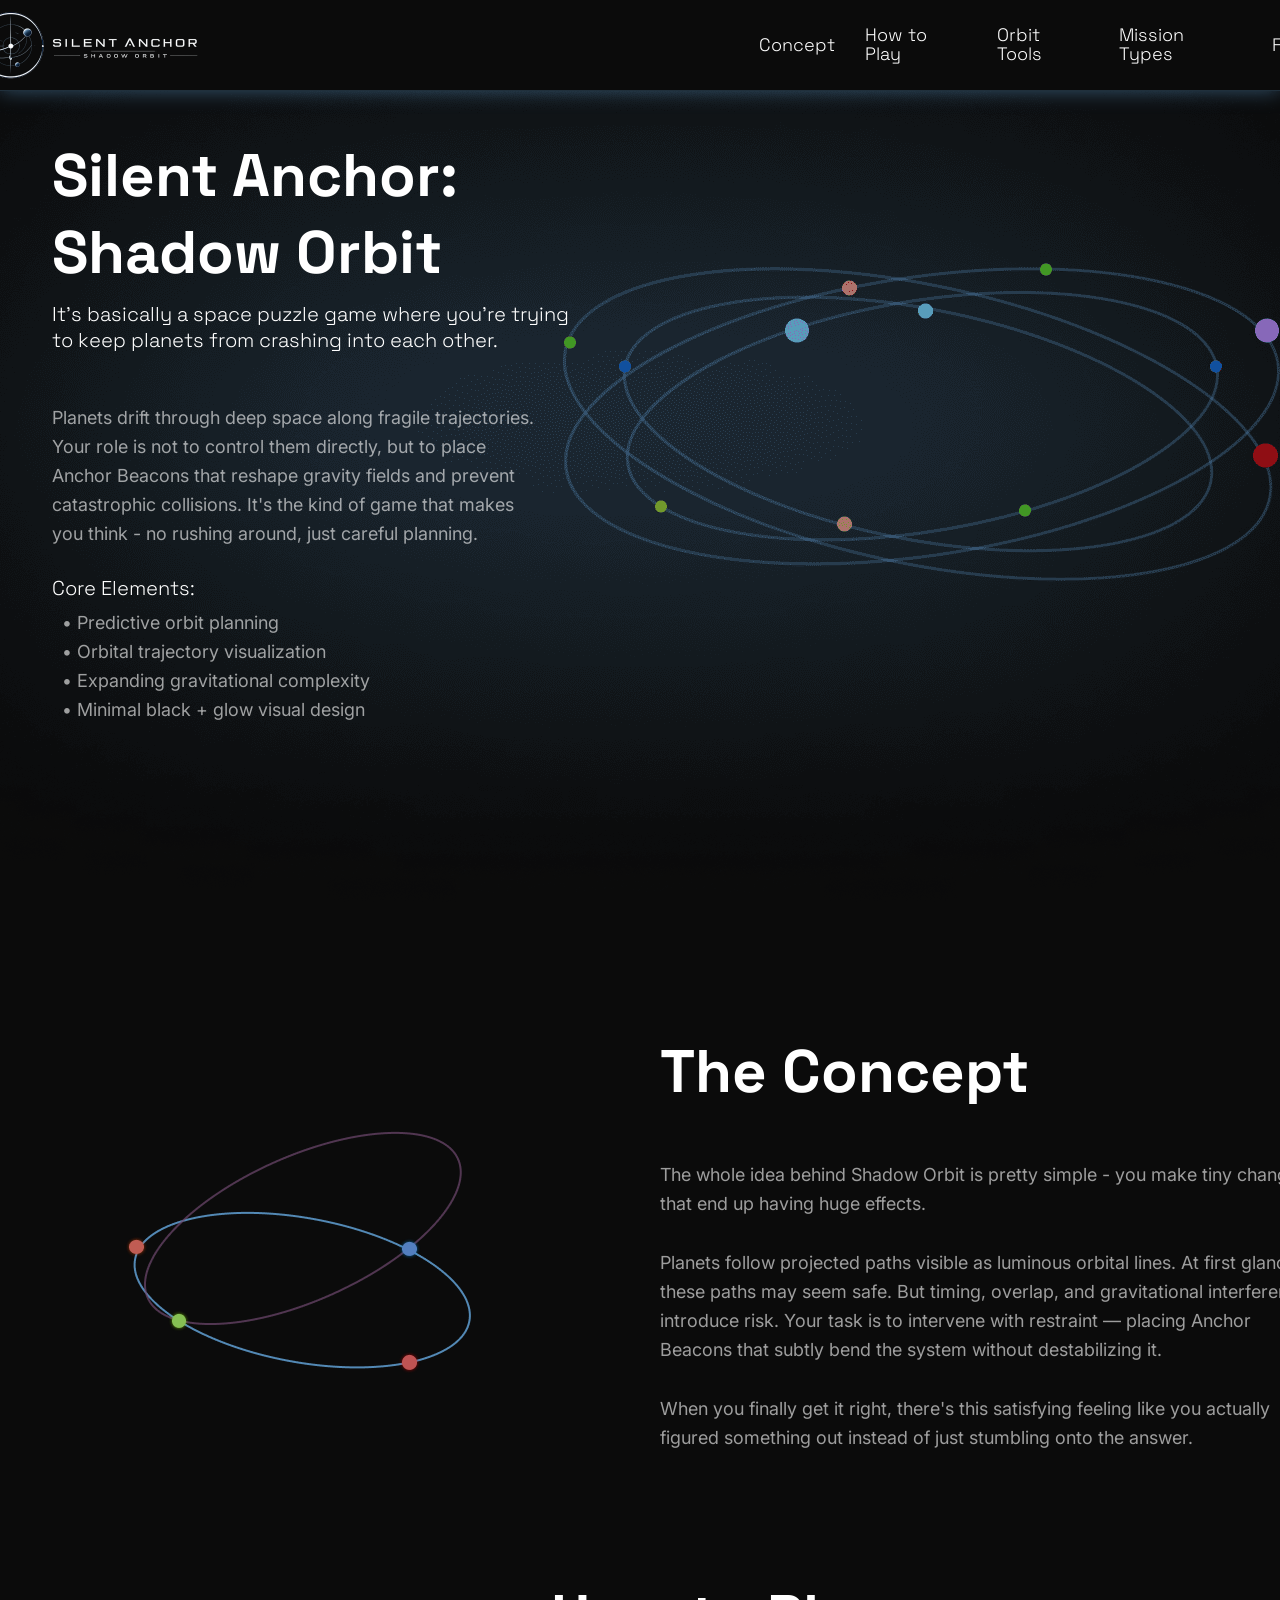
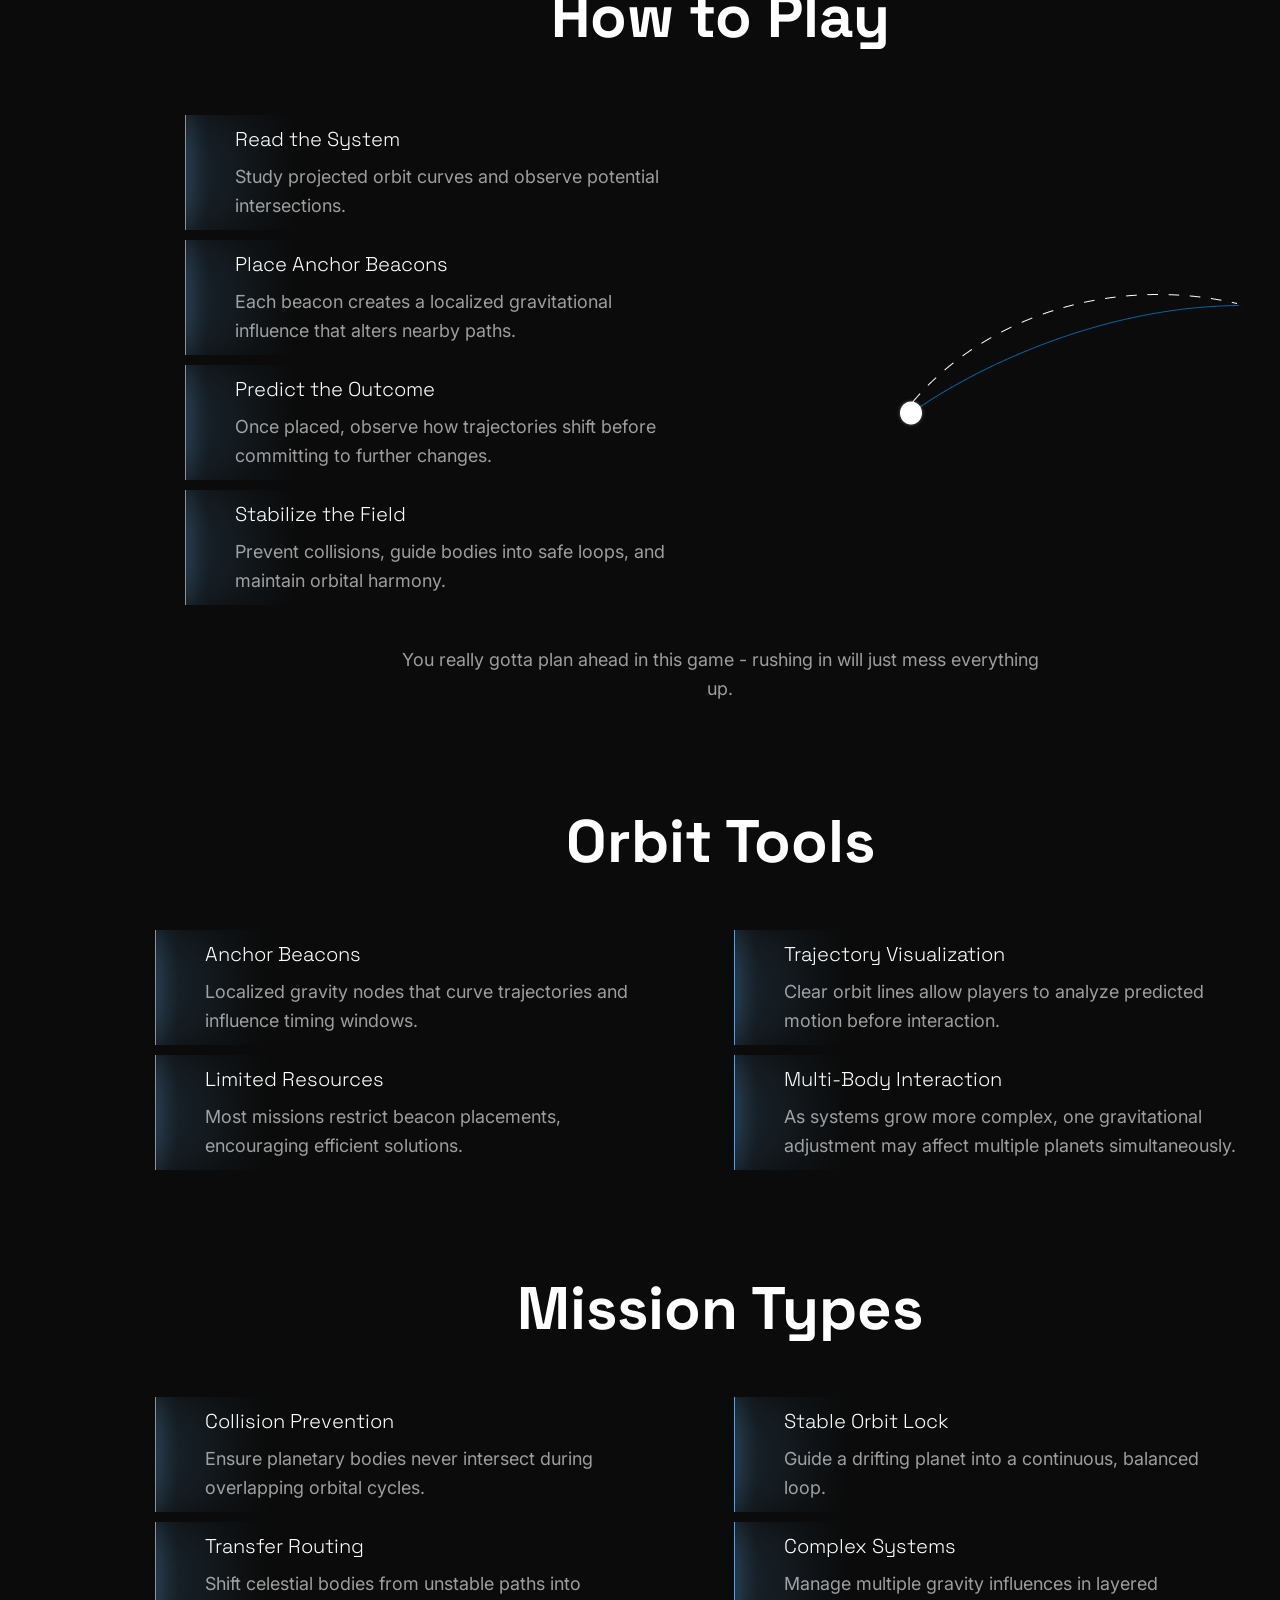
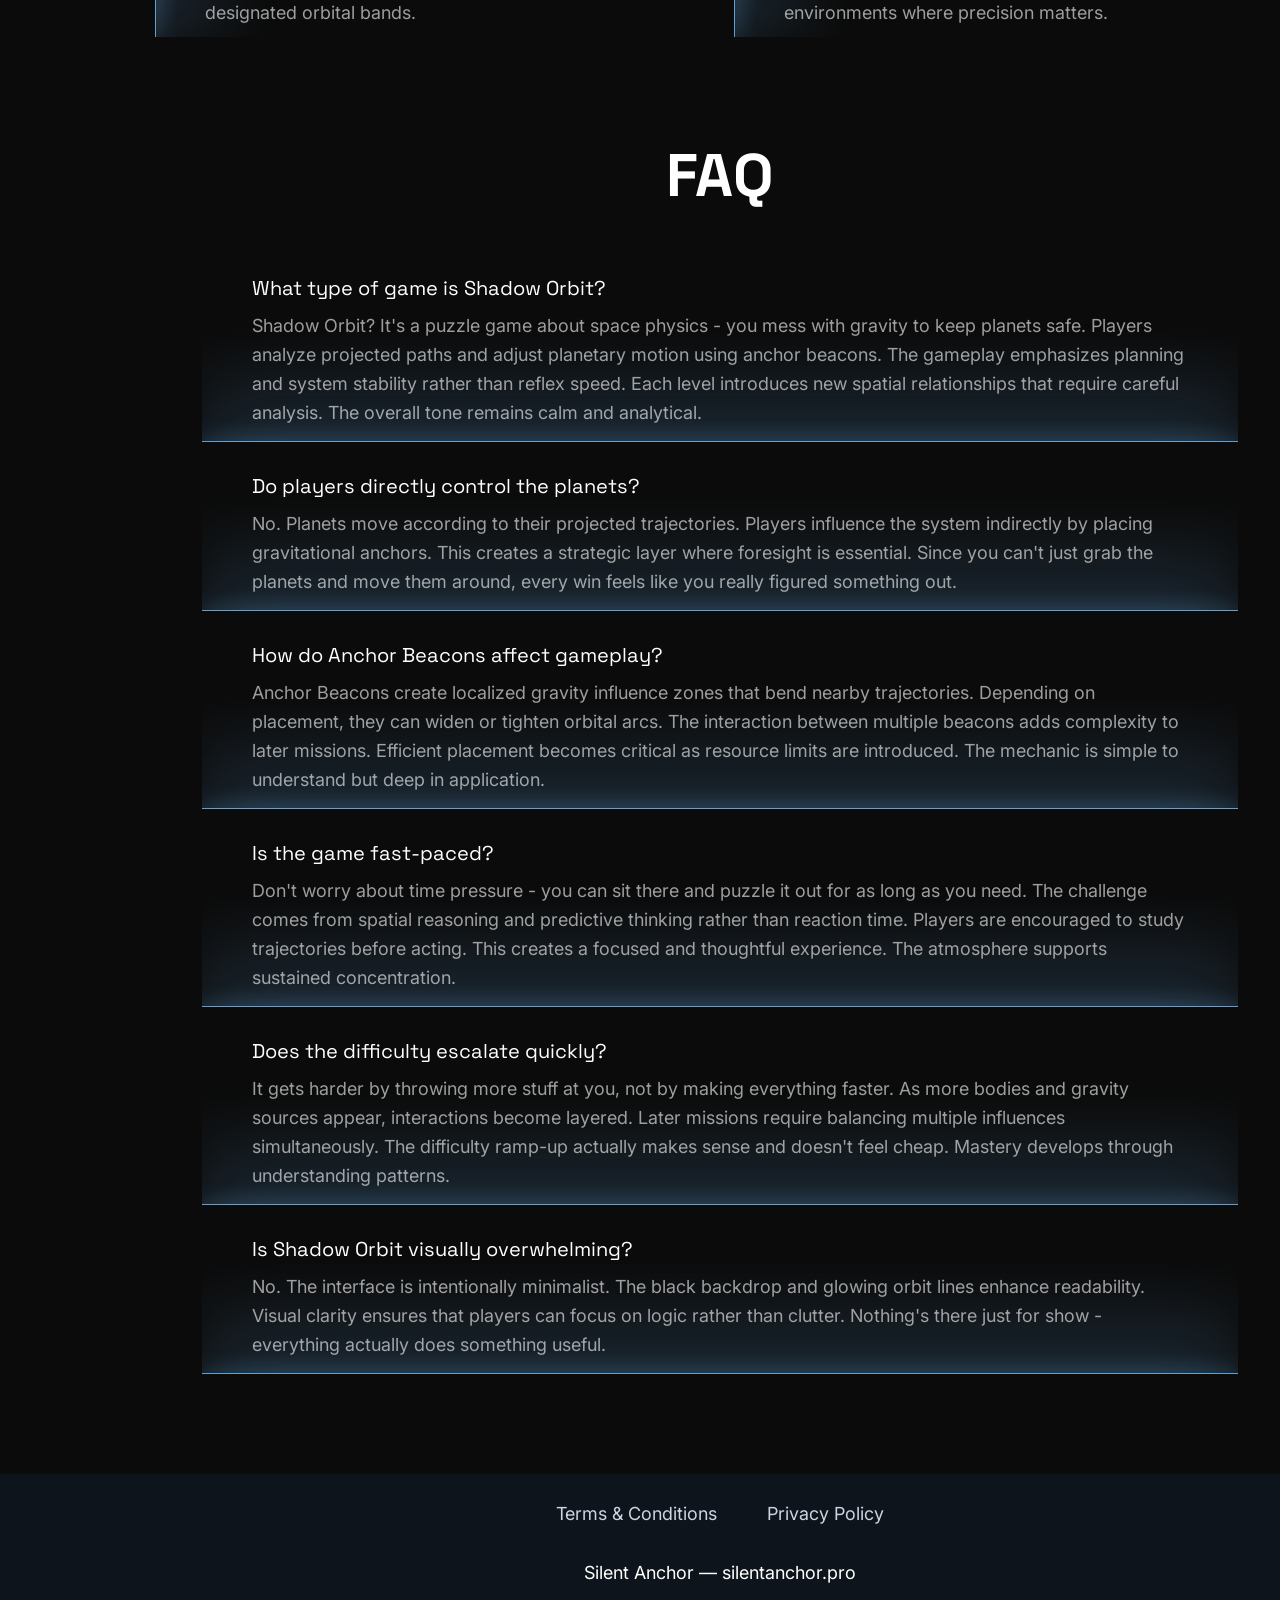
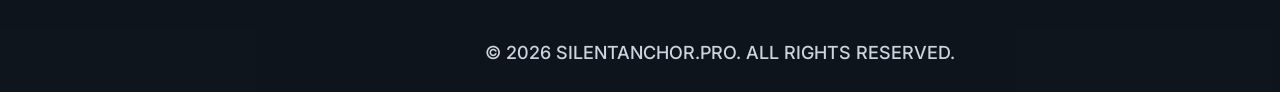
==== commit 64a61797: "3" ====
--- a/index.html
+++ b/index.html
@@ -18,129 +18,111 @@
   </head>
 
   <body>
-    <header class="class-header">
-      <div class="class-header-background"></div>
-      <nav class="class-navigation">
-        <ul class="class-navigation-list">
-          <li class="class-navigation-item">
-            <a href="/" class="class-navigation-link">
+    <header class="o-d-header">
+      <div class="o-d-header-background"></div>
+      <nav class="o-d-navigation">
+        <ul class="o-d-navigation-list">
+          <li class="o-d-navigation-item">
+            <a href="/" class="o-d-navigation-link">
               <img
-                class="class-title-img class-navigation-img"
+                class="o-d-title-img o-d-navigation-img"
                 alt="logo"
-                src="img"
-                style=""
+                src="img/1.png"
+                style="width: 223px"
               />
             </a>
           </li>
-          <li class="class-navigation-item">
-            <a href="/" class="class-navigation-link">Home</a>
-          </li>
-          <li class="class-navigation-item">
-            <a href="/#about" class="class-navigation-link">About the Game</a>
-          </li>
-          <li class="class-navigation-item">
-            <a href="/#why" class="class-navigation-link">Why Us?</a>
-          </li>
-          <li class="class-navigation-item">
-            <a href="/#uniqueness" class="class-navigation-link"
-              >Our Uniqueness</a
-            >
-          </li>
-
-          <li class="class-navigation-item">
-            <a href="/#how" class="class-navigation-link">How to Play</a>
-          </li>
-          <li class="class-navigation-item">
-            <a href="/#characters" class="class-navigation-link">Characters</a>
-          </li>
-          <li class="class-navigation-item">
-            <a href="/#reviews" class="class-navigation-link">User Reviews</a>
-          </li>
-          <li class="class-navigation-item">
-            <a href="/#faq" class="class-navigation-link">FAQ</a>
-          </li>
-          <li class="class-navigation-item">
-            <a href="/#gallery" class="class-navigation-link">Gallery</a>
-          </li>
-          <li class="class-navigation-item">
-            <a href="/#features" class="class-navigation-link">Features</a>
-          </li>
-          <li class="class-navigation-item">
-            <a
-              href="/policy.html"
-              class="class-navigation-link class-navigation-item-desk"
-            >
-              Privacy Policy
-            </a>
-          </li>
-          <li class="class-navigation-item">
-            <a
-              href="/terms.html"
-              class="class-navigation-link class-navigation-item-desk"
-            >
-              Terms and Conditions
-            </a>
-          </li>
-          <li class="class-navigation-item">
-            <a
-              href="/cookies.html"
-              class="class-navigation-link class-navigation-item-desk"
-            >
-              Cookies Policy
-            </a>
+
+          <li class="o-d-navigation-item">
+            <a href="/#about" class="o-d-navigation-link">Concept</a>
+          </li>
+          <li class="o-d-navigation-item">
+            <a href="/#why" class="o-d-navigation-link">How to Play</a>
+          </li>
+          <li class="o-d-navigation-item">
+            <a href="/#uniqueness" class="o-d-navigation-link">Orbit Tools</a>
+          </li>
+
+          <li class="o-d-navigation-item">
+            <a href="/#how" class="o-d-navigation-link">Mission Types</a>
+          </li>
+
+          <li class="o-d-navigation-item">
+            <a href="/#faq" class="o-d-navigation-link">FAQ</a>
           </li>
         </ul>
 
-        <div class="class-header-button-wrapper">
-          <a href="/" class="class-policy-terms-header-icon-menu">
+        <div class="o-d-header-button-wrapper">
+          <a href="/" class="o-d-policy-terms-header-icon-menu">
             <img
               href="/"
-              class="class-title-img"
+              class="o-d-title-img"
               alt="logo"
-              src="img"
-              style=""
+              src="img/1.png"
+              style="width: 130px"
             />
           </a>
 
           <button
             type="button"
-            class="class-header-icon-button"
+            class="o-d-header-icon-button"
             data-menu-button
           >
-            <img
-              class="class-header-icon class-header-icon-menu"
-              src="img/header/menu.png"
-              style=""
-              alt="menu "
-            />
-            <img
-              class="class-header-icon class-header-icon-close"
-              src="img/header/menu (1).png"
-              alt="close"
-            />
+            <svg
+              class="o-d-header-icon o-d-header-icon-menu"
+              width="24"
+              height="24"
+              viewBox="0 0 24 24"
+              fill="none"
+              xmlns="http://www.w3.org/2000/svg"
+            >
+              <path
+                d="M4 5H20M18 12H6M8 19H16"
+                stroke="white"
+                stroke-width="1.5"
+                stroke-linecap="round"
+                stroke-linejoin="round"
+              />
+            </svg>
+
+            <svg
+              class="o-d-header-icon o-d-header-icon-close"
+              width="24"
+              height="24"
+              viewBox="0 0 36 36"
+              fill="none"
+              xmlns="http://www.w3.org/2000/svg"
+            >
+              <path
+                d="M30 30L6 6M30 6L6 30"
+                stroke="white"
+                stroke-width="2"
+                stroke-linecap="round"
+              />
+            </svg>
           </button>
         </div>
       </nav>
     </header>
 
     <main>
-      <section class="class-home" id="home">
-        <div class="class-home-container">
-          <div class="class-home-container-top">
-            <h1 class="class-home-title">Silent Anchor: Shadow Orbit</h1>
-            <p class="class-home-text">
+      <section class="o-d-home" id="home">
+        <div class="o-d-home-container">
+          <div class="o-d-home-container-top">
+            <h1 class="o-d-home-title">Silent Anchor: Shadow Orbit</h1>
+            <p class="o-d-home-text">
               It's basically a space puzzle game where you're trying to keep
               planets from crashing into each other.
             </p>
-            <p class="class-home-text-two">
+            <p class="o-d-home-text-two">
               Planets drift through deep space along fragile trajectories. Your
               role is not to control them directly, but to place Anchor Beacons
               that reshape gravity fields and prevent catastrophic collisions.
               It's the kind of game that makes you think - no rushing around,
               just careful planning.
             </p>
-            <p class="class-home-text-three">Core Elements:</p>
-            <ul class="class-home-text-list">
+            <p class="o-d-home-text-three">Core Elements:</p>
+            <ul class="o-d-home-text-list">
               <li>• Predictive orbit planning</li>
               <li>• Orbital trajectory visualization</li>
               <li>• Expanding gravitational complexity</li>
@@ -149,12 +131,12 @@
           </div>
         </div>
       </section>
-      <section class="class-about" id="about">
-        <div class="class-about-container">
-          <h2 class="class-about-title" style="text-align: left">
+      <section class="o-d-about" id="about">
+        <div class="o-d-about-container">
+          <h2 class="o-d-about-title" style="text-align: left">
             The Concept
           </h2>
-          <div class="class-about-text">
+          <div class="o-d-about-text">
             <p>
               The whole idea behind Shadow Orbit is pretty simple - you make
               tiny changes that end up having huge effects.
@@ -174,216 +156,220 @@
           </div>
         </div>
       </section>
-      <article class="class-why" id="why">
+      <article class="o-d-why" id="why">
         <span style="display: none"
-          >Generated: 2026-04-27, Hash: class-qk-class-39fd7x</span
+          >Generated: 2026-04-27, Hash: o-d-qk-o-d-39fd7x</span
         >
 
-        <div class="class-why-container">
-          <h2 class="class-about-title">How to Play</h2>
-          <dl class="class-why-list">
-            <div class="class-why-item">
-              <div class="class-why-item-two"></div>
-              <div>
-                <dt class="class-why-text-bold">Read the System</dt>
-                <dd class="class-why-text">
-                  Study projected orbit curves and observe potential
-                  intersections.
-                </dd>
-              </div>
-            </div>
-            <div class="class-why-item">
-              <div class="class-why-item-two"></div>
-              <div>
-                <dt class="class-why-text-bold">Place Anchor Beacons</dt>
-                <dd class="class-why-text">
-                  Each beacon creates a localized gravitational influence that
-                  alters nearby paths.
-                </dd>
-              </div>
-            </div>
-            <div class="class-why-item">
-              <div class="class-why-item-two"></div>
-              <div>
-                <dt class="class-why-text-bold">Predict the Outcome</dt>
-                <dd class="class-why-text">
-                  Once placed, observe how trajectories shift before committing
-                  to further changes.
-                </dd>
-              </div>
-            </div>
-            <div class="class-why-item">
-              <div class="class-why-item-two"></div>
-              <div>
-                <dt class="class-why-text-bold">Stabilize the Field</dt>
-                <dd class="class-why-text">
-                  Prevent collisions, guide bodies into safe loops, and maintain
-                  orbital harmony.
-                </dd>
-              </div>
+        <div class="o-d-why-container">
+          <h2 class="o-d-about-title">How to Play</h2>
+          <dl class="o-d-why-list">
+            <div class="o-d-why-item">
+              <dt class="o-d-why-text-bold">Read the System</dt>
+              <dd class="o-d-why-text">
+                Study projected orbit curves and observe potential
+                intersections.
+              </dd>
+            </div>
+            <div class="o-d-why-item">
+              <dt class="o-d-why-text-bold">Place Anchor Beacons</dt>
+              <dd class="o-d-why-text">
+                Each beacon creates a localized gravitational influence that
+                alters nearby paths.
+              </dd>
+            </div>
+            <div class="o-d-why-item">
+              <dt class="o-d-why-text-bold">Predict the Outcome</dt>
+              <dd class="o-d-why-text">
+                Once placed, observe how trajectories shift before committing to
+                further changes.
+              </dd>
+            </div>
+            <div class="o-d-why-item">
+              <dt class="o-d-why-text-bold">Stabilize the Field</dt>
+              <dd class="o-d-why-text">
+                Prevent collisions, guide bodies into safe loops, and maintain
+                orbital harmony.
+              </dd>
             </div>
           </dl>
-          <p class="class-why-text-two">Stabilize the Field</p>
+          <p class="o-d-why-text-two">
+            You really gotta plan ahead in this game - rushing in will just mess
+            everything up.
+          </p>
         </div>
       </article>
-      <section class="class-uniqueness" id="uniqueness">
-        <div class="class-uniqueness-container">
-          <h2 class="class-about-title">Our Uniqueness</h2>
-          <div class="class-uniqueness-list">
-            <div class="class-uniqueness-item">
-              <img class="class-uniqueness-img" src="" alt="" />
-              <p class="class-uniqueness-text-bold">1. Food Fusion Fun</p>
-              <p class="class-uniqueness-text">
-                Discover unexpected recipes and combinations by merging
-                ingredients.
-              </p>
+      <section class="o-d-uniqueness" id="uniqueness">
+        <div class="o-d-uniqueness-container">
+          <h2 class="o-d-about-title">Orbit Tools</h2>
+          <div class="o-d-uniqueness-list">
+            <div class="o-d-why-item o-d-uniqueness-item">
+              <div class="o-d-why-text-bold">Anchor Beacons</div>
+              <div class="o-d-why-text">
+                Localized gravity nodes that curve trajectories and influence
+                timing windows.
+              </div>
+            </div>
+            <div class="o-d-why-item o-d-uniqueness-item">
+              <div class="o-d-why-text-bold">Trajectory Visualization</div>
+              <div class="o-d-why-text">
+                Clear orbit lines allow players to analyze predicted motion
+                before interaction.
+              </div>
+            </div>
+            <div class="o-d-why-item o-d-uniqueness-item">
+              <div class="o-d-why-text-bold">Limited Resources</div>
+              <div class="o-d-why-text">
+                Most missions restrict beacon placements, encouraging efficient
+                solutions.
+              </div>
+            </div>
+            <div
+              class="o-d-why-item o-d-uniqueness-item o-d-uniqueness-item-two"
+            >
+              <div class="o-d-why-text-bold">Multi-Body Interaction</div>
+              <div class="o-d-why-text">
+                As systems grow more complex, one gravitational adjustment may
+                affect multiple planets simultaneously.
+              </div>
             </div>
           </div>
         </div>
       </section>
-
-      <section class="class-how" id="how">
-        <div class="class-how-container">
-          <h2 class="class-about-title">How to Play</h2>
-
-          <ul class="class-how-list">
-            <li class="class-how-item">
-              <img
-                class="class-how-img"
-                src="/img/how/image (1).png"
-                alt="image"
-              />
-              <p class="class-how-text-bold">Merge Ingredients:</p>
-              <p class="class-how-text">
-                Drag and merge identical food items to discover new recipes.
+      <section class="o-d-uniqueness" id="how">
+        <div class="o-d-uniqueness-container">
+          <h2 class="o-d-about-title">Mission Types</h2>
+          <div class="o-d-uniqueness-list">
+            <div class="o-d-why-item o-d-uniqueness-item">
+              <div class="o-d-why-text-bold">Collision Prevention</div>
+              <div class="o-d-why-text">
+                Ensure planetary bodies never intersect during overlapping
+                orbital cycles.
+              </div>
+            </div>
+            <div class="o-d-why-item o-d-uniqueness-item">
+              <div class="o-d-why-text-bold">Stable Orbit Lock</div>
+              <div class="o-d-why-text">
+                Guide a drifting planet into a continuous, balanced loop.
+              </div>
+            </div>
+            <div class="o-d-why-item o-d-uniqueness-item">
+              <div class="o-d-why-text-bold">Transfer Routing</div>
+              <div class="o-d-why-text">
+                Shift celestial bodies from unstable paths into designated
+                orbital bands.
+              </div>
+            </div>
+            <div class="o-d-why-item o-d-uniqueness-item">
+              <div class="o-d-why-text-bold">Complex Systems</div>
+              <div class="o-d-why-text">
+                Manage multiple gravity influences in layered environments where
+                precision matters.
+              </div>
+            </div>
+          </div>
+        </div>
+      </section>
+
+      <section class="o-d-faq" id="faq">
+        <div class="o-d-faq-container">
+          <h2 class="o-d-about-title">FAQ</h2>
+          <ul class="o-d-faq-list">
+            <li class="o-d-faq-item">
+              <p class="o-d-faq-question">
+                What type of game is Shadow Orbit?
+              </p>
+              <p class="o-d-faq-answer">
+                Shadow Orbit? It's a puzzle game about space physics - you mess
+                with gravity to keep planets safe. Players analyze projected
+                paths and adjust planetary motion using anchor beacons. The
+                gameplay emphasizes planning and system stability rather than
+                reflex speed. Each level introduces new spatial relationships
+                that require careful analysis. The overall tone remains calm and
+                analytical.
+              </p>
+            </li>
+            <li class="o-d-faq-item">
+              <p class="o-d-faq-question">
+                Do players directly control the planets?
+              </p>
+              <p class="o-d-faq-answer">
+                No. Planets move according to their projected trajectories.
+                Players influence the system indirectly by placing gravitational
+                anchors. This creates a strategic layer where foresight is
+                essential. Since you can't just grab the planets and move them
+                around, every win feels like you really figured something out.
+              </p>
+            </li>
+            <li class="o-d-faq-item">
+              <p class="o-d-faq-question">
+                How do Anchor Beacons affect gameplay?
+              </p>
+              <p class="o-d-faq-answer">
+                Anchor Beacons create localized gravity influence zones that
+                bend nearby trajectories. Depending on placement, they can widen
+                or tighten orbital arcs. The interaction between multiple
+                beacons adds complexity to later missions. Efficient placement
+                becomes critical as resource limits are introduced. The mechanic
+                is simple to understand but deep in application.
+              </p>
+            </li>
+            <li class="o-d-faq-item">
+              <p class="o-d-faq-question">Is the game fast-paced?</p>
+              <p class="o-d-faq-answer">
+                Don't worry about time pressure - you can sit there and puzzle
+                it out for as long as you need. The challenge comes from spatial
+                reasoning and predictive thinking rather than reaction time.
+                Players are encouraged to study trajectories before acting. This
+                creates a focused and thoughtful experience. The atmosphere
+                supports sustained concentration.
+              </p>
+            </li>
+            <li class="o-d-faq-item">
+              <p class="o-d-faq-question">
+                Does the difficulty escalate quickly?
+              </p>
+              <p class="o-d-faq-answer">
+                It gets harder by throwing more stuff at you, not by making
+                everything faster. As more bodies and gravity sources appear,
+                interactions become layered. Later missions require balancing
+                multiple influences simultaneously. The difficulty ramp-up
+                actually makes sense and doesn't feel cheap. Mastery develops
+                through understanding patterns.
+              </p>
+            </li>
+            <li class="o-d-faq-item">
+              <p class="o-d-faq-question">
+                Is Shadow Orbit visually overwhelming?
+              </p>
+              <p class="o-d-faq-answer">
+                No. The interface is intentionally minimalist. The black
+                backdrop and glowing orbit lines enhance readability. Visual
+                clarity ensures that players can focus on logic rather than
+                clutter. Nothing's there just for show - everything actually
+                does something useful.
               </p>
             </li>
           </ul>
         </div>
       </section>
-      <section class="class-characters" id="characters">
-        <div class="class-characters-container">
-          <h2 class="class-about-title">Characters</h2>
-          <ul class="class-characters-list">
-            <li class="class-characters-item">
-              <img class="class-characters-img" src="" alt="" />
-              <p class="class-characters-text-bold">Chef Bella:</p>
-              <p class="class-characters-text">
-                A cheerful pastry chef who inspires creativity in the kitchen
-                with her love for desserts.
-              </p>
-            </li>
-          </ul>
-        </div>
-      </section>
-      <section class="class-reviews" id="reviews">
-        <div class="class-reviews-container">
-          <h2 class="class-about-title">Reviews</h2>
-          <ul class="class-reviews-list">
-            <li class="class-reviews-item">
-              <div class="class-reviews-item-top">
-                <img
-                  class="class-reviews-img"
-                  src="/img/reviews/image 12.png"
-                  alt="image"
-                />
-                <p class="class-reviews-text-bold">GourmetGamer:</p>
-              </div>
-              <p class="class-reviews-text">
-                "This game is so addictive! I love discovering new recipes and
-                decorating my kitchen."
-              </p>
-            </li>
-          </ul>
-        </div>
-      </section>
-      <section class="class-faq" id="faq">
-        <div class="class-faq-container">
-          <h2 class="class-about-title">FAQ</h2>
-          <ul class="class-faq-list">
-            <li class="class-faq-item">
-              <div class="class-faq-question" onclick="toggleAnswer(this)">
-                <span>Is "Merge Food - Chef Decoration" free to play?</span>
-                <button class="class-toggle-button">
-                  <img src="/img/faq/icon.png" alt="Toggle" />
-                </button>
-              </div>
-              <div class="class-faq-answer">
-                Yes, the game is free to play with optional in-app purchases for
-                special items.
-              </div>
-            </li>
-          </ul>
-        </div>
-      </section>
-
-      <section class="class-gallery" id="gallery">
-        <div class="class-gallery-container">
-          <h2 class="class-about-title">Gallery</h2>
-
-          <ul class="class-gallery-list">
-            <li class="class-gallery-item">
-              <img
-                class="class-gallery-image"
-                src="./img/gallery/3.png"
-                alt="gallery image"
-              />
-            </li>
-          </ul>
-          <div class="class-gallery-button-container">
-            <button class="class-gallery-button class-gallery-list-left">
-              <img
-                class="class-gallery-button-icon"
-                src="img"
-                alt="left button"
-              />
-            </button>
-            <button class="class-gallery-button class-gallery-list-right">
-              <img
-                class="class-gallery-button-icon"
-                src="img"
-                alt="right button"
-              />
-            </button>
-          </div>
-        </div>
-      </section>
-      <section class="class-features" id="features">
-        <div class="class-features-container">
-          <h2 class="class-about-title">Features</h2>
-
-          <ul class="class-features-list">
-            <li class="class-features-item">
-              <p class="class-features-text-bold">Daily Quests</p>
-              <img
-                class="class-features-img"
-                src="/img/features/image (2).png"
-                alt="image"
-              />
-              <p class="class-features-text">
-                Complete tasks for extra rewards.
-              </p>
-            </li>
-          </ul>
-        </div>
-      </section>
     </main>
-    <footer class="class-footer" style="margin: auto; background: #0f1720cc">
-      <div class="class-footer-container">
-        <div class="class-footer-wrapper">
-          <a class="class-footer-text" href="/terms.html"
+    <footer class="o-d-footer" style="margin: auto; background: #0f1720cc">
+      <div class="o-d-footer-container">
+        <div class="o-d-footer-wrapper">
+          <a class="o-d-footer-text" href="/terms.html"
             >Terms & Conditions
           </a>
-          <a class="class-footer-text" href="/policy.html">Privacy Policy</a>
-        </div>
-        <p class="class-footer-copyright">Silent Anchor — silentanchor.pro</p>
-        <p class="class-footer-copyright-two">
+          <a class="o-d-footer-text" href="/policy.html">Privacy Policy</a>
+        </div>
+        <p class="o-d-footer-copyright">Silent Anchor — silentanchor.pro</p>
+        <p class="o-d-footer-copyright-two">
           © 2026 silentanchor.pro. All rights reserved.
         </p>
       </div>
     </footer>
     <script src="js/mobile-menu.js"></script>
-    <script src="js/jquery-loc-class-0.js"></script>
+    <script src="js/jquery-loc-o-d-0.js"></script>
     <script type="text/javascript" src="slick/slick.min.js"></script>
     <script src="js/slick.js"></script>
   </body>
--- a/css/main.css
+++ b/css/main.css
@@ -60,17 +60,17 @@
   scale: 120%;
 }
 
-.class-header.is-open .class-header-background {
+.o-d-header.is-open .o-d-header-background {
   left: 0;
 }
-.class-header-button-wrapper {
+.o-d-header-button-wrapper {
   margin-left: auto;
 }
-.class-header-icon {
+.o-d-header-icon {
   display: none;
 }
 
-.class-header-icon-button {
+.o-d-header-icon-button {
   display: -webkit-box;
   display: -ms-flexbox;
   display: flex;
@@ -78,34 +78,36 @@
   border: none;
   border-radius: 50%;
 }
-.class-navigation-list.is-open {
+.o-d-navigation-list.is-open {
   right: 0;
 }
-.class-header-icon-menu {
+.o-d-header-icon-menu {
   display: block;
 }
 
-.class-header-icon-button.is-open .class-header-icon-menu {
+.o-d-header-icon-button.is-open .o-d-header-icon-menu {
   display: none;
 }
 
-.class-header-icon-button.is-open .class-header-icon-close {
+.o-d-header-icon-button.is-open .o-d-header-icon-close {
   display: block;
 }
 
-.class-header {
+.o-d-header {
   position: fixed;
   width: 100%;
   z-index: 5;
   transition: background-color 0.3s ease;
   background: transparent;
   display: flex;
-  height: 64px;
-  background: #297d17;
-  box-shadow: 4px 7px 9px 0px #00000040;
-}
-
-.class-header-background {
+  height: 62px;
+  background: #0b0b0b;
+
+  border-bottom: 1px solid #72c0ff33;
+  box-shadow: 0px -1px 20px 0px #72c0ff6b;
+}
+
+.o-d-header-background {
   position: absolute;
   top: 0;
   right: 0;
@@ -113,32 +115,31 @@
   left: 100%;
   z-index: -1;
   transition: left 0.3s ease;
-  background: #297d17;
-  box-shadow: 4px 7px 9px 0px #00000040;
-}
-.class-header.is-open .class-header-background {
+  background: #0b0b0b;
+}
+.o-d-header.is-open .o-d-header-background {
   left: 0;
 }
-.class-header-button-wrapper {
+.o-d-header-button-wrapper {
   margin-right: auto;
   display: flex;
   align-items: center;
   justify-content: space-between;
 }
 
-.class-header-icon-menu {
+.o-d-header-icon-menu {
   display: block;
 }
 
-.class-header-icon-button.is-open .class-header-icon-menu {
+.o-d-header-icon-button.is-open .o-d-header-icon-menu {
   display: none;
 }
 
-.class-header-icon-button.is-open .class-header-icon-close {
+.o-d-header-icon-button.is-open .o-d-header-icon-close {
   display: block;
 }
 
-.class-navigation {
+.o-d-navigation {
   display: -ms-flexbox;
   -webkit-box-orient: vertical;
   -webkit-box-direction: normal;
@@ -150,11 +151,11 @@
   -webkit-box-flex: 1;
   -ms-flex: 1;
   flex: 1;
-  padding: 10px 12px;
+  padding: 12px 37px;
   position: relative;
 }
 
-.class-navigation-list {
+.o-d-navigation-list {
   display: flex;
   flex-direction: column;
   align-items: center;
@@ -162,51 +163,59 @@
   top: 100%;
   right: -100%;
   width: 100%;
-  height: 557px;
+  height: auto;
   transition: 0.3s;
   z-index: 999;
-  padding: 0px 32px;
-  border-radius: 0px 0px 20px 20px;
-  gap: 28px;
-  background: #ffc16b;
-}
-
-.class-navigation-list.is-open {
+  padding: 100px 0px;
+
+  gap: 40px;
+  background: #0b0b0b;
+}
+
+.o-d-navigation-list.is-open {
   right: 0;
 }
 
-.class-navigation-link {
+.o-d-navigation-link {
   transition: all 0.3s ease-in-out;
   text-decoration: none;
-  color: #482600;
-}
-
-.class-navigation-link:hover,
-.class-navigatioт-link:focus {
-  color: #297d17;
-}
-
-.class-header.is-open {
+  font-family: Space Grotesk;
+  font-weight: 300;
+  font-style: Light;
+  font-size: 20px;
+  leading-trim: NONE;
+  line-height: 100%;
+  letter-spacing: 0%;
+  color: #ffffff;
+}
+
+.o-d-navigation-link:hover,
+.o-d-navigatioт-link:focus {
+  color: #72c0ffcc;
+}
+
+.o-d-header.is-open {
   background-color: transparent;
 }
 
-.class-navigation-img {
+.o-d-navigation-img {
   display: none;
 }
 
-@media screen and (min-width: 1200px) {
-  .class-navigation-img {
+@media screen and (min-width: 1195px) {
+  .o-d-navigation-img {
     display: block;
-  }
-  .class-policy-terms-header-icon-menu {
+    margin-right: 530px;
+  }
+  .o-d-policy-terms-header-icon-menu {
     display: none;
   }
-  .class-header-button-wrapper {
+  .o-d-header-button-wrapper {
     display: none;
   }
-  .class-header {
+  .o-d-header {
     width: 100%;
-    height: 70px;
+    height: 91px;
     padding: 0;
     display: flex;
     align-items: center;
@@ -214,20 +223,20 @@
     z-index: 1000;
   }
 
-  .class-header-icon-button {
+  .o-d-header-icon-button {
     display: none;
   }
-  .class-navigation {
+  .o-d-navigation {
     display: flex;
     flex-direction: row;
     flex: 1;
     padding: 0;
     width: 1440px;
-    padding: 0 0px;
+    padding: 0 56px;
     margin: auto;
   }
 
-  .class-navigation-list {
+  .o-d-navigation-list {
     background-color: transparent;
     flex-direction: row;
     display: flex;
@@ -236,7 +245,7 @@
     margin: auto;
     padding-block: 0;
     flex: 1;
-    gap: 13px;
+    gap: 30px;
     height: 0px;
     display: flex;
     justify-content: center;
@@ -245,33 +254,39 @@
     padding: 0;
   }
 
-  .class-navigation-link {
-  }
-
-  .class-navigation-link:hover,
-  .class-navigation-link:focus {
-  }
-
-  .class-navigation-item-desk {
+  .o-d-navigation-link {
+    font-family: Space Grotesk;
+    font-weight: 300;
+    font-style: Light;
+    font-size: 18px;
+    leading-trim: NONE;
+    line-height: 100%;
+    letter-spacing: 0%;
+  }
+
+  .o-d-navigation-item-desk {
     display: none;
   }
 }
 
-.class-home {
-  margin: auto;
-}
-.class-home-container {
+.o-d-home {
+  margin: auto;
   width: 375px;
-  height: 751px;
+
   background-repeat: no-repeat;
   background-size: cover;
   background-position: center;
   background-image: url("/img/Hero.png");
+}
+.o-d-home-container {
+  width: 375px;
+  height: 751px;
+
   padding: 64px 21px 0px;
   margin: auto;
 }
 
-.class-home-title {
+.o-d-home-title {
   font-family: Space Grotesk;
   font-weight: 700;
   font-style: Bold;
@@ -279,7 +294,7 @@
   leading-trim: NONE;
 }
 
-.class-home-text {
+.o-d-home-text {
   font-family: Space Grotesk;
   font-weight: 300;
   font-style: Light;
@@ -287,7 +302,7 @@
   leading-trim: NONE;
   padding: 10px 0 30px;
 }
-.class-home-text-two {
+.o-d-home-text-two {
   font-family: Inter;
   font-weight: 400;
   font-style: Regular;
@@ -297,7 +312,7 @@
 
   width: 261px;
 }
-.class-home-text-three {
+.o-d-home-text-three {
   font-family: Space Grotesk;
   font-weight: 300;
   font-style: Light;
@@ -305,7 +320,7 @@
   leading-trim: NONE;
   padding: 20px 0 10px;
 }
-.class-home-text-list {
+.o-d-home-text-list {
   font-family: Inter;
   font-weight: 400;
   font-style: Regular;
@@ -314,17 +329,21 @@
   color: #ffffff99;
   padding-left: 10px;
 }
-@media screen and (min-width: 1200px) {
-  .class-home-container {
+@media screen and (min-width: 1195px) {
+  .o-d-home {
     width: auto;
+
+    background-image: url("/img/Hero\ \(1\).png");
+  }
+  .o-d-home-container {
+    width: 1440px;
     height: 933px;
 
-    background-image: url("/img/Hero\ \(1\).png");
     padding: 137px 857px 0px 52px;
     margin: auto;
   }
 
-  .class-home-title {
+  .o-d-home-title {
     font-family: Space Grotesk;
     font-weight: 700;
     font-style: Bold;
@@ -332,7 +351,7 @@
     leading-trim: NONE;
   }
 
-  .class-home-text {
+  .o-d-home-text {
     font-family: Space Grotesk;
     font-weight: 300;
     font-style: Light;
@@ -341,7 +360,7 @@
 
     padding: 10px 0 50px;
   }
-  .class-home-text-two {
+  .o-d-home-text-two {
     font-family: Inter;
     font-weight: 400;
     font-style: Regular;
@@ -352,7 +371,7 @@
 
     width: 497px;
   }
-  .class-home-text-three {
+  .o-d-home-text-three {
     font-family: Space Grotesk;
     font-weight: 300;
     font-style: Light;
@@ -363,7 +382,7 @@
 
     padding: 30px 0 10px;
   }
-  .class-home-text-list {
+  .o-d-home-text-list {
     font-family: Inter;
     font-weight: 400;
     font-style: Regular;
@@ -373,11 +392,11 @@
     letter-spacing: 0%;
   }
 }
-.class-about {
+.o-d-about {
   margin: auto;
   padding-top: 50px;
 }
-.class-about-container {
+.o-d-about-container {
   width: 375px;
   height: 812px;
   background-repeat: no-repeat;
@@ -387,7 +406,7 @@
   padding: 80px 19px 0px;
   margin: auto;
 }
-.class-about-title {
+.o-d-about-title {
   font-family: Space Grotesk;
   font-weight: 700;
   font-style: Bold;
@@ -395,7 +414,7 @@
   leading-trim: NONE;
   text-align: center;
 }
-.class-about-text {
+.o-d-about-text {
   font-family: Inter;
   font-weight: 400;
   font-style: Regular;
@@ -408,12 +427,12 @@
   color: #ffffff99;
 }
 
-@media screen and (min-width: 1200px) {
-  .class-about {
+@media screen and (min-width: 1195px) {
+  .o-d-about {
     margin: auto;
     padding-top: 100px;
   }
-  .class-about-container {
+  .o-d-about-container {
     width: 1440px;
     height: 445px;
     background-repeat: no-repeat;
@@ -423,14 +442,14 @@
     padding: 0px 116px 0px 660px;
     margin: auto;
   }
-  .class-about-title {
+  .o-d-about-title {
     font-family: Space Grotesk;
     font-weight: 700;
     font-style: Bold;
     font-size: 60px;
     leading-trim: NONE;
   }
-  .class-about-text {
+  .o-d-about-text {
     font-family: Inter;
     font-weight: 400;
     font-style: Regular;
@@ -446,12 +465,12 @@
     color: #ffffff99;
   }
 }
-.class-why {
+.o-d-why {
   margin: auto;
   padding-top: 50px;
 }
 
-.class-why-container {
+.o-d-why-container {
   width: 375px;
   height: 733px;
   background-repeat: no-repeat;
@@ -459,436 +478,234 @@
   background-position: center;
   background-image: url("/img/How\ to\ Play.png");
   margin: auto;
-  padding: 25px 0;
-}
-.class-why-list {
-  padding-top: 10px;
+  padding: 30px 0;
+}
+.o-d-why-list {
+  padding-top: 40px;
   display: flex;
   flex-direction: column;
+
+  align-items: center;
+  gap: 10px;
+}
+.o-d-why-item {
+  display: flex;
+  flex-direction: column;
+  gap: 10px;
   justify-content: center;
-
-  gap: 10px;
-}
-.class-why-item {
-  display: flex;
-  flex-direction: row;
-  align-items: center;
-  gap: 2px;
-
-  width: 304px;
-  height: 115px;
-}
-.class-why-item-two {
-  border-left: 1px solid #72c0ffcc;
-  background: #72c0ff80;
-  width: 28px;
-  height: 115px;
-  background: rgba(114, 192, 255, 0.5);
-  backdrop-filter: blur(100px);
-  -webkit-backdrop-filter: blur(100px);
-  backdrop-filter: blur(100px);
-}
-.class-why-text-bold {
+  width: 306px;
+  height: 94px;
+  padding: 0px 56px 0 29px;
+  background-repeat: no-repeat;
+  background-size: cover;
+  background-position: left;
+  background-image: url("/img/Frame\ 14.png");
+}
+
+.o-d-why-text-bold {
   font-family: Space Grotesk;
   font-weight: 300;
   font-style: Light;
   font-size: 16px;
   leading-trim: NONE;
-}
-.class-why-text {
+  text-align: left;
+}
+.o-d-why-text {
   font-family: Inter;
   font-weight: 400;
   font-style: Regular;
   font-size: 14px;
   leading-trim: NONE;
   color: #ffffff99;
-  padding-top: 20px;
-}
-
-@media screen and (min-width: 1200px) {
-  .class-why {
+}
+.o-d-why-text-two {
+  font-family: Inter;
+  font-weight: 400;
+  font-style: Regular;
+  font-size: 14px;
+  leading-trim: NONE;
+  text-align: center;
+  color: #ffffff99;
+  padding: 183px 20px 0;
+}
+@media screen and (min-width: 1195px) {
+  .o-d-why {
+    margin: auto;
+    padding-top: 100px;
+  }
+
+  .o-d-why-container {
     width: 1440px;
-    height: px;
-    background-image: url("/img");
-  }
-  .class-why-container {
-    width: 1440px;
-    padding:;
-  }
-}
-
-.class-uniqueness {
+    height: 725px;
+
+    background-image: url("/img/How\ to\ Play\ \(1\).png");
+    margin: auto;
+    padding: 0px 175px 0 175px;
+  }
+  .o-d-why-list {
+    padding: 60px 10px 10px 10px;
+    display: flex;
+    flex-direction: column;
+
+    align-items: start;
+    gap: 10px;
+  }
+  .o-d-why-item {
+    width: 538px;
+    height: 115px;
+
+    padding: 0px 50px 0;
+
+    background-image: url("/img/Frame\ 14.png");
+  }
+
+  .o-d-why-text-bold {
+    font-family: Space Grotesk;
+    font-weight: 300;
+    font-style: Light;
+    font-size: 20px;
+    leading-trim: NONE;
+  }
+  .o-d-why-text {
+    font-family: Inter;
+    font-weight: 400;
+    font-style: Regular;
+    font-size: 18px;
+    leading-trim: NONE;
+    line-height: 29px;
+    letter-spacing: 0%;
+  }
+  .o-d-why-text-two {
+    font-family: Inter;
+    font-weight: 400;
+    font-style: Regular;
+    font-size: 18px;
+    leading-trim: NONE;
+    line-height: 29px;
+    letter-spacing: 0%;
+    text-align: center;
+
+    padding: 30px 215px 0;
+  }
+}
+
+.o-d-uniqueness-container {
   margin: auto;
   width: 375px;
-  height: px;
-  background-repeat: no-repeat;
-  background-size: cover;
-  background-position: center;
-  background-image: url("/img");
-}
-.class-uniqueness-container {
-  margin: auto;
-  width: 375px;
-  padding: 64px 16px 0;
-}
-.class-uniqueness-list {
-  padding-top: px;
+  padding: 50px 37px 0;
+}
+.o-d-uniqueness-list {
+  padding-top: 30px;
   display: flex;
   flex-direction: column;
-  gap: px;
-}
-.class-uniqueness-item {
-}
-.class-uniqueness-img {
-}
-.class-uniqueness-text-bold {
-}
-.class-uniqueness-text {
-}
-
-@media screen and (min-width: 1200px) {
-  .class-uniqueness {
-    width: 1440px;
-    height: px;
-    background-image: url("/img");
-  }
-  .class-uniqueness-container {
+  gap: 10px;
+}
+.o-d-uniqueness-item {
+  height: 115px;
+  padding: 0 20px 0 30px;
+}
+
+@media screen and (min-width: 1195px) {
+  .o-d-uniqueness-container {
     margin: auto;
     width: 1440px;
-    padding:;
-  }
-}
-.class-how {
-  margin: auto;
+    padding: 100px 155px 0;
+  }
+  .o-d-uniqueness-list {
+    padding-top: 50px;
+    display: flex;
+    flex-direction: row;
+    flex-wrap: wrap;
+    gap: 10px;
+    column-gap: 41px;
+  }
+  .o-d-uniqueness-item {
+    height: 115px;
+    padding: 0 40px 0 50px;
+  }
+  .o-d-uniqueness-item-two {
+    padding-right: 0;
+  }
+}
+
+.o-d-faq-container {
+  padding: 50px 12px 69px;
   width: 375px;
-  height: px;
-  background-repeat: no-repeat;
-  background-size: cover;
-  background-position: center;
-  background-image: url("/img");
-}
-.class-how-container {
-  margin: auto;
-  width: 375px;
-  padding: 64px 16px 0;
-}
-.class-how-list {
-  padding-top: px;
+  margin: auto;
+}
+.o-d-faq-list {
+  padding-top: 50px;
   display: flex;
   flex-direction: column;
-  gap: px;
-}
-
-.class-how-item {
-}
-
-.class-how-img {
-  margin: auto;
-}
-
-.class-how-text-bold {
-}
-
-.class-how-text {
-}
-
-@media screen and (min-width: 1200px) {
-  .class-how {
-    width: 1440px;
-    height: px;
-    background-image: url("/img");
-  }
-  .class-how-container {
-    margin: auto;
-    width: 1440px;
-    padding:;
-  }
-}
-
-.class-characters {
-  margin: auto;
-  width: 375px;
-  height: px;
-  background-repeat: no-repeat;
-  background-size: cover;
-  background-position: center;
-  background-image: url("/img");
-}
-.class-characters-container {
-  padding: 0px 16px;
-  margin: auto;
-  width: 375px;
-}
-.class-characters-list {
-  display: flex;
-  flex-direction: column;
-  padding-top: px;
-  gap: px;
-}
-.class-characters-item {
-}
-.class-characters-img {
-}
-.class-characters-text-bold {
-}
-
-.class-characters-text {
-}
-
-@media screen and (min-width: 1200px) {
-  .class-characters {
-    width: 1440px;
-    height: px;
-    background-image: url("/img");
-  }
-  .class-characters-container {
-    padding: px;
-    margin: auto;
-    width: 1440px;
-  }
-}
-
-.class-reviews {
-  margin: auto;
-  width: 375px;
-  height: px;
-  background-repeat: no-repeat;
-  background-size: cover;
-  background-position: top;
-  background-image: url("/img");
-}
-.class-reviews-container {
-  margin: auto;
-  padding: 0px 16px 0;
-  width: 375px;
-}
-.class-reviews-list {
-  padding: 0;
-}
-
-.class-reviews-item {
-  margin: 0 5px;
-}
-
-.class-reviews-item-top {
-  display: flex;
-  gap: px;
-  align-items: center;
-}
-.class-reviews-img {
-}
-.class-reviews-text-bold {
-}
-
-.class-reviews-text {
-}
-
-@media screen and (min-width: 1200px) {
-  .class-reviews {
-    width: 1440px;
-    height: px;
-    background-image: url("/img");
-  }
-  .class-reviews-container {
-    margin: auto;
-    padding:;
-    width: 1440px;
-  }
-}
-
-.class-faq {
-  margin: auto;
-  width: 375px;
-  height: px;
+  gap: 10px;
+}
+
+.o-d-faq-item {
+  width: 350px;
   background-repeat: no-repeat;
   background-size: cover;
   background-position: bottom;
-  background-image: url("/img");
-}
-.class-faq-container {
-  padding: 0px 16px 0px;
-  width: 375px;
-  margin: auto;
-}
-.class-faq-list {
-  padding-top: px;
+  background-image: url("/img/Frame\ 15.png");
   display: flex;
   flex-direction: column;
-  gap: px;
-}
-
-.class-faq-item {
-}
-
-.class-faq-question {
-  display: flex;
-  justify-content: space-between;
-  align-items: center;
-}
-
-.class-faq-answer {
-}
-.class-toggle-button {
-  background: none;
-  border: none;
-  cursor: pointer;
-}
-
-.class-toggle-button img {
-  transition: transform 0.3s ease;
-}
-.class-faq-answer {
-  max-height: 0;
-  overflow: hidden;
-  transition:
-    max-height 0.4s ease,
-    opacity 0.4s ease;
-  opacity: 0;
-}
-
-.class-faq-answer.open {
-  max-height: 200px;
-  opacity: 1;
-  padding-top: 16px;
-}
-
-.class-toggle-button img.rotated {
-  transform: rotate(180deg);
-}
-@media screen and (min-width: 1200px) {
-  .class-faq {
-    width: 1440px;
-    height: px;
-    background-image: url("/img");
-  }
-  .class-faq-container {
-    padding:;
+  gap: 10px;
+  padding: 11px 8px;
+}
+
+.o-d-faq-question {
+  font-family: Space Grotesk;
+  font-weight: 400;
+  font-style: Regular;
+  font-size: 16px;
+  leading-trim: NONE;
+}
+
+.o-d-faq-answer {
+  font-family: Inter;
+  font-weight: 400;
+  font-style: Regular;
+  font-size: 14px;
+  leading-trim: NONE;
+  color: #ffffff99;
+}
+@media screen and (min-width: 1195px) {
+  .o-d-faq-container {
+    padding: 100px 202px;
     width: 1440px;
     margin: auto;
   }
-}
-.class-gallery {
-  margin: auto;
-  width: 375px;
-  height: px;
-  background-repeat: no-repeat;
-  background-size: cover;
-  background-position: center;
-  background-image: url("/img");
-}
-.class-gallery-container {
-  width: 375px;
-  margin: auto;
-  padding: px;
-}
-.class-gallery-list {
-  width: auto;
-  padding-top: 65px;
-  margin: auto;
-}
-
-.class-gallery-item {
-  width: 343px;
-  height: 610px;
-  overflow: hidden;
-  position: relative;
-  margin: 0 10px;
-}
-
-.class-gallery-image {
-  width: 100%;
-  height: 100%;
-  object-fit: cover;
-  object-position: center;
-}
-.class-gallery-button-container {
-  display: none;
-}
-@media screen and (min-width: 1200px) {
-  .class-gallery-button-container {
+  .o-d-faq-list {
+    padding-top: 50px;
     display: flex;
-    align-items: center;
-    justify-content: center;
-    gap: 32px;
-  }
-
-  .class-gallery-button {
-    background-color: transparent;
-    border: none;
-    padding: 0;
-    -webkit-transition: scale 0.3s ease;
-    transition: scale 0.3s ease;
-  }
-  .class-gallery-button-icon {
-  }
-  .class-gallery-button:hover {
-    scale: 120%;
-  }
-
-  .class-gallery {
-    width: 1440px;
-    height: px;
-    background-image: url("/img");
-  }
-  .class-gallery-container {
-    width: 1440px;
-    margin: auto;
-    padding: px;
-  }
-  .class-gallery-item {
-    width: 406px;
-    height: 721.78px;
-    margin: 0 10px;
-  }
-
-  .class-gallery-list {
-  }
-}
-
-.class-features {
-  margin: auto;
-  width: 375px;
-  height: px;
-  background-image: url("/img");
-}
-.class-features-container {
-  width: 375px;
-  margin: auto;
-  padding: 64px 16px 89px;
-}
-.class-features-list {
-  padding-top: px;
-  display: flex;
-  flex-direction: column;
-  gap: px;
-}
-
-.class-features-item {
-}
-
-.class-features-img {
-}
-
-.class-features-text-bold {
-}
-
-.class-features-text {
-}
-
-@media screen and (min-width: 1200px) {
-  .class-features {
-    width: 1440px;
-    height: px;
-    background-image: url("/img");
-  }
-  .class-features-container {
-    width: 1440px;
-    margin: auto;
-    padding: px;
-  }
-}
-
-.class-policy-terms-container {
+    flex-direction: column;
+    gap: 20px;
+  }
+
+  .o-d-faq-item {
+    width: 1036px;
+    padding: 11px 50px 15px;
+  }
+
+  .o-d-faq-question {
+    font-family: Space Grotesk;
+    font-weight: 400;
+    font-style: Regular;
+    font-size: 20px;
+    leading-trim: NONE;
+  }
+
+  .o-d-faq-answer {
+    font-family: Inter;
+    font-weight: 400;
+    font-style: Regular;
+    font-size: 18px;
+    leading-trim: NONE;
+    line-height: 29px;
+    letter-spacing: 0%;
+  }
+}
+
+.o-d-policy-terms-container {
   padding: 124px 16px 50px;
   width: 375px;
   margin: auto;
@@ -899,7 +716,7 @@
   leading-trim: NONE;
 }
 
-.class-policy-terms-container h1 {
+.o-d-policy-terms-container h1 {
   margin-bottom: 53px;
   font-family: Space Grotesk;
   font-weight: 700;
@@ -909,7 +726,7 @@
   text-align: center;
   letter-spacing: -4%;
 }
-.class-policy-terms-container h2 {
+.o-d-policy-terms-container h2 {
   margin: 30px 0 10px;
   font-family: Inter;
   font-weight: 800;
@@ -917,22 +734,22 @@
   font-size: 16px;
   leading-trim: NONE;
 }
-.class-policy-terms-container ul {
+.o-d-policy-terms-container ul {
   list-style-type: disc;
   margin-left: 20px;
 }
-.class-policy-terms-container ol {
+.o-d-policy-terms-container ol {
   list-style-type: decimal;
   margin-left: 20px;
 }
-.class-policy-terms-container ul li a {
+.o-d-policy-terms-container ul li a {
   color: #ffffff;
 
   text-decoration: underline;
 
   color: #ffffff;
 }
-.class-email-link {
+.o-d-email-link {
   font-family: Inter;
   font-weight: 400;
   font-style: Regular;
@@ -948,8 +765,8 @@
   color: #ffffff;
   text-decoration: none;
 }
-@media screen and (min-width: 1200px) {
-  .class-policy-terms-container {
+@media screen and (min-width: 1195px) {
+  .o-d-policy-terms-container {
     padding: 186px 40px 100px;
     width: 1440px;
     font-family: Inter;
@@ -960,7 +777,7 @@
     line-height: 100%;
     letter-spacing: 0%;
   }
-  .class-policy-terms-container h1 {
+  .o-d-policy-terms-container h1 {
     font-family: Space Grotesk;
     font-weight: 700;
     font-style: Bold;
@@ -969,7 +786,7 @@
     margin-bottom: 32px;
     letter-spacing: -4%;
   }
-  .class-policy-terms-container h2 {
+  .o-d-policy-terms-container h2 {
     font-family: Inter;
     font-weight: 800;
     font-style: Extra Bold;
@@ -980,7 +797,7 @@
   }
 }
 
-.class-footer-container {
+.o-d-footer-container {
   width: 375px;
   padding: 25px 23px;
   margin: auto;
@@ -991,14 +808,14 @@
   gap: 30px;
 }
 
-.class-footer-wrapper {
+.o-d-footer-wrapper {
   display: flex;
   flex-direction: row;
   align-items: center;
   gap: 50px;
 }
 
-.class-footer-text {
+.o-d-footer-text {
   text-decoration: none;
   color: inherit;
   font-family: Inter;
@@ -1012,7 +829,7 @@
   color: #cbd5e1;
 }
 
-.class-footer-copyright {
+.o-d-footer-copyright {
   font-family: Inter;
   font-weight: 400;
   font-style: Regular;
@@ -1022,7 +839,7 @@
   letter-spacing: 0px;
   text-align: center;
 }
-.class-footer-copyright-two {
+.o-d-footer-copyright-two {
   font-family: Inter;
   font-weight: 500;
   font-style: Medium;
@@ -1036,16 +853,16 @@
   padding-top: 20px;
 }
 
-@media screen and (min-width: 1200px) {
-  .class-footer-container {
+@media screen and (min-width: 1195px) {
+  .o-d-footer-container {
     width: 1440px;
   }
 
-  .class-footer-wrapper {
+  .o-d-footer-wrapper {
     gap: 50px;
   }
 
-  .class-footer-text {
+  .o-d-footer-text {
     font-family: Inter;
     font-weight: 400;
     font-style: Regular;
@@ -1056,7 +873,7 @@
     text-align: center;
   }
 
-  .class-footer-copyright {
+  .o-d-footer-copyright {
     font-family: Inter;
     font-weight: 400;
     font-style: Regular;
@@ -1066,7 +883,7 @@
     letter-spacing: 0px;
     text-align: center;
   }
-  .class-footer-copyright-two {
+  .o-d-footer-copyright-two {
     font-family: Inter;
     font-weight: 500;
     font-style: Medium;
